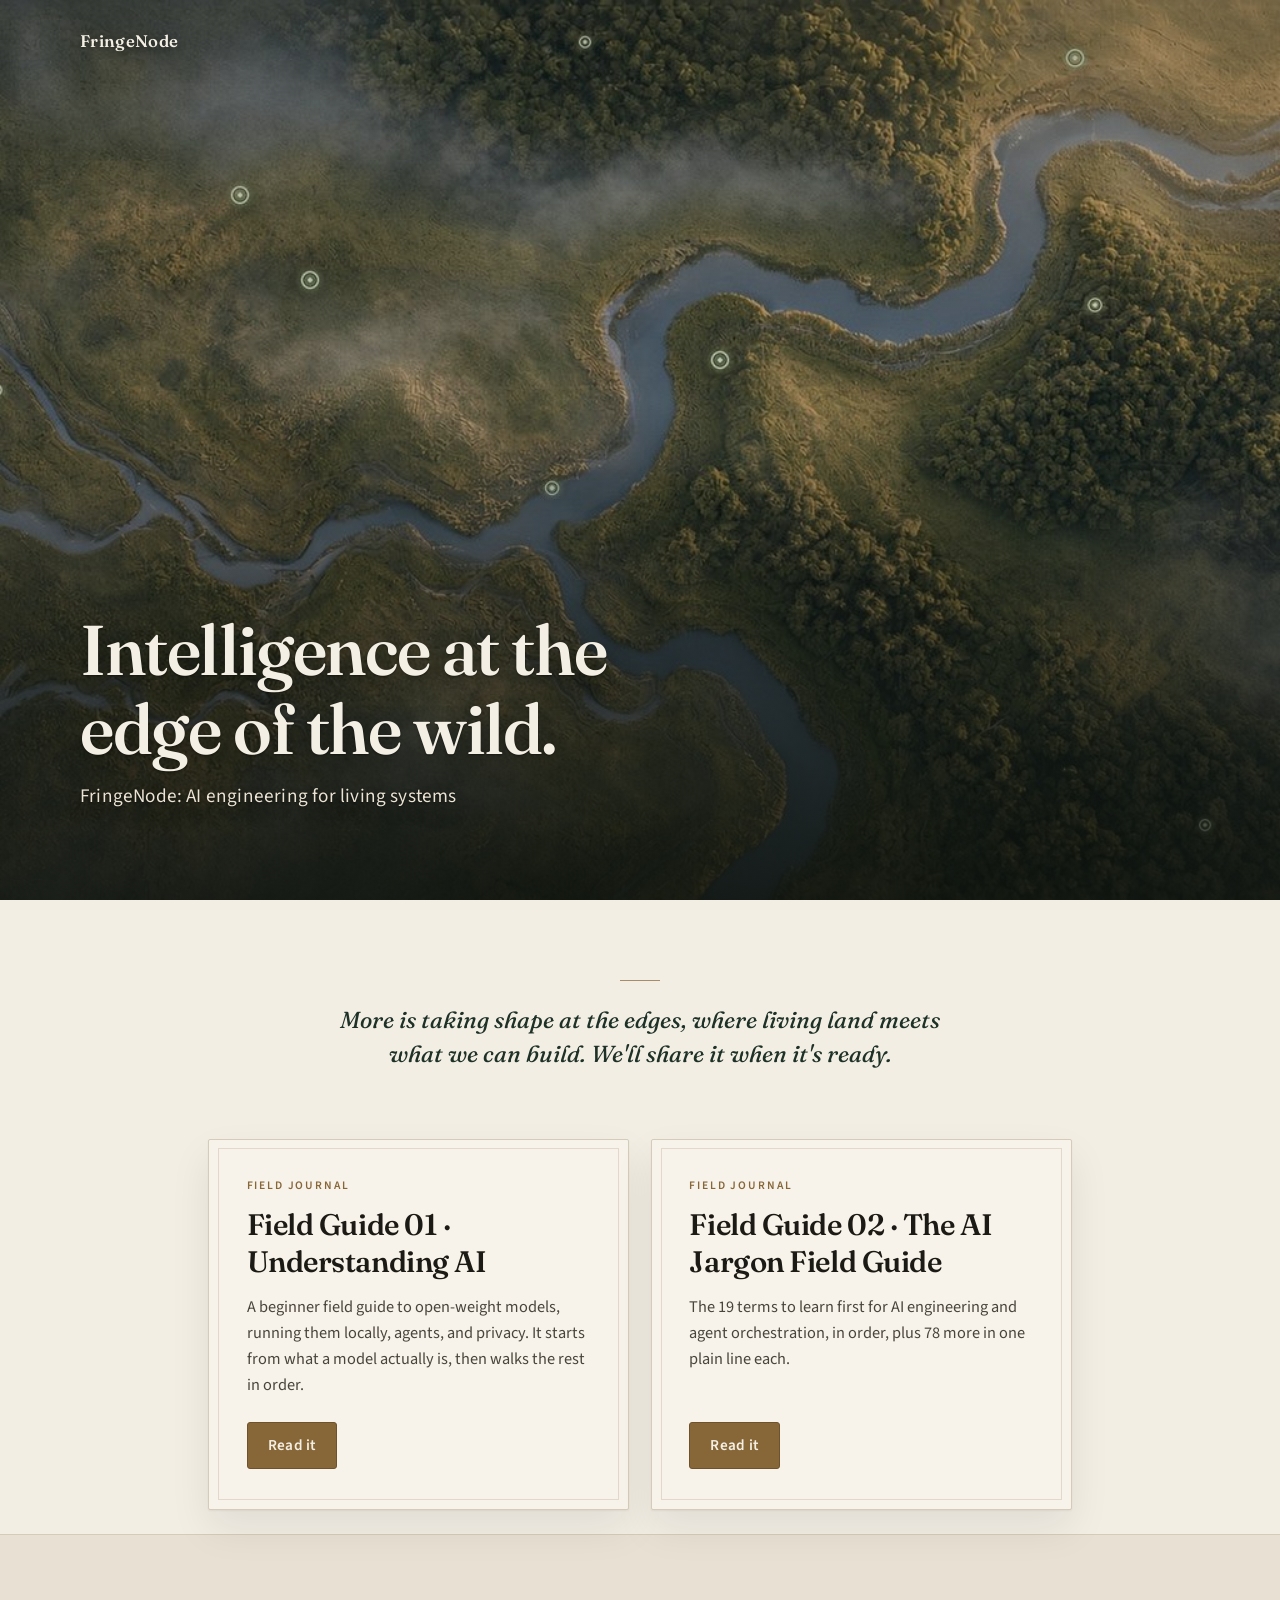
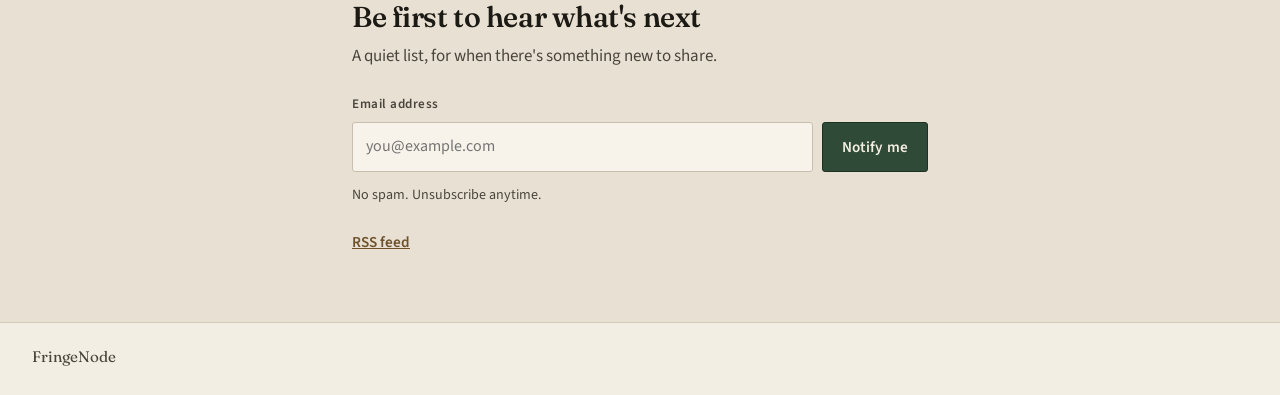
==== index.html @ 78580882 "Publish Field Guide 02 (AI Jargon), landing cards, feed, and new Understanding AI art Co-authored-by" ====
<!DOCTYPE html>
<html lang="en">
<head>
<meta charset="utf-8">
<meta name="viewport" content="width=device-width, initial-scale=1">
<title>FringeNode · Intelligence at the edge of the wild</title>
<meta name="description" content="FringeNode is AI engineering for living systems. Field Guide 01, Understanding AI, and Field Guide 02, The AI Jargon Field Guide, are out now.">
<link rel="canonical" href="https://fringenode-ai.github.io/">
<link rel="icon" href="favicon.svg" type="image/svg+xml">
<link rel="icon" href="favicon-32.png" type="image/png" sizes="32x32">
<meta property="og:type" content="website">
<meta property="og:site_name" content="FringeNode">
<meta property="og:title" content="FringeNode · Intelligence at the edge of the wild">
<meta property="og:description" content="FringeNode is AI engineering for living systems. Field Guide 01, Understanding AI, and Field Guide 02, The AI Jargon Field Guide, are out now.">
<meta property="og:url" content="https://fringenode-ai.github.io/">
<meta property="og:image" content="https://fringenode-ai.github.io/og-cover-1200x630.jpg">
<meta property="og:image:width" content="1200">
<meta property="og:image:height" content="630">
<meta name="twitter:card" content="summary_large_image">
<meta name="twitter:title" content="FringeNode · Intelligence at the edge of the wild">
<meta name="twitter:description" content="FringeNode is AI engineering for living systems. Field Guide 01, Understanding AI, and Field Guide 02, The AI Jargon Field Guide, are out now.">
<meta name="twitter:image" content="https://fringenode-ai.github.io/og-cover-1200x630.jpg">
<meta name="theme-color" content="#243328">
<link rel="alternate" type="application/rss+xml" title="FringeNode" href="https://fringenode-ai.github.io/feed.xml">
<link rel="stylesheet" href="home.css">
</head>
<body>
<a class="skip" href="#content">Skip to content</a>

<header class="hero">
  <picture>
    <source media="(max-width: 639px)" srcset="hero-aerial-phone.jpg" width="900" height="1948">
    <img
      src="hero-aerial.jpg"
      srcset="hero-aerial-960.jpg 960w, hero-aerial.jpg 1280w"
      sizes="100vw"
      alt="Aerial view of a misty wetland, rivers winding through marsh grass and forest, with faint sage sensor nodes across the habitats."
      width="1280"
      height="720"
      fetchpriority="high"
      decoding="async">
  </picture>
  <div class="hero-scrim" aria-hidden="true"></div>
  <a class="wordmark" href="./">FringeNode</a>
  <div class="hero-copy">
    <h1>Intelligence at the <span class="break">edge of the wild.</span></h1>
    <p class="tagline">FringeNode: AI engineering for living systems</p>
  </div>
</header>

<main id="content">
  <section class="signal" aria-label="Introduction">
    <p>More is taking shape at the edges, where living land meets what we can build. We'll share it when it's ready.</p>
  </section>

  <section class="journal" aria-label="Field guides">
    <div class="journal-grid">
      <article class="entry">
        <p class="entry-kicker">Field journal</p>
        <h2>Field Guide 01 · Understanding AI</h2>
        <p class="entry-blurb">A beginner field guide to open-weight models, running them locally, agents, and privacy. It starts from what a model actually is, then walks the rest in order.</p>
        <a class="btn" href="understanding-ai/">Read it</a>
      </article>
      <article class="entry">
        <p class="entry-kicker">Field journal</p>
        <h2>Field Guide 02 · The AI Jargon Field Guide</h2>
        <p class="entry-blurb">The 19 terms to learn first for AI engineering and agent orchestration, in order, plus 78 more in one plain line each.</p>
        <a class="btn" href="ai-jargon-field-guide/">Read it</a>
      </article>
    </div>
  </section>


  <section class="follow" id="follow">
    <h2>Be first to hear what's next</h2>
    <p class="follow-lead">A quiet list, for when there's something new to share.</p>

    <form class="signup" action="https://buttondown.com/api/emails/embed-subscribe/fringenode" method="post" target="_blank" rel="noopener noreferrer">
      <label for="email">Email address</label>
      <div class="signup-row">
        <input type="email" id="email" name="email" placeholder="you@example.com" autocomplete="email" required aria-describedby="signup-privacy">
        <button type="submit">Notify me</button>
      </div>
      <input type="hidden" value="1" name="embed">
      <p class="signup-note" id="signup-privacy">No spam. Unsubscribe anytime.</p>
    </form>

    <p class="rss"><a href="feed.xml">RSS feed</a></p>
  </section>
</main>

<footer class="footer">
  <p>FringeNode</p>
</footer>
</body>
</html>
---- home.css ----
/* FringeNode landing page. Alive and natural — not the study-guide abyss look. */
:root {
  --paper: #f3eee4;
  --paper-raised: #f8f3ea;
  --paper-deep: #e8e0d2;
  --ink: #1c1a14;
  --ink-soft: #4a453c;
  --moss: #2f4a36;
  --moss-deep: #1e3126;
  --bronze: #876638;
  --bronze-deep: #6f522c;
  --bronze-light: #c4a066;
  --cream: #f4efe4;
  --rule: #d4cbb8;
  --hero-ink: #f4efe4;
  --focus: #876638;
  --shadow: 0 1px 2px rgba(28, 26, 20, 0.06), 0 18px 40px rgba(28, 26, 20, 0.08);
}

@font-face {
  font-family: "Fraunces";
  src: url("fonts/fraunces.woff2") format("woff2");
  font-weight: 100 900;
  font-style: normal;
  font-display: swap;
}
@font-face {
  font-family: "Fraunces";
  src: url("fonts/fraunces-italic.woff2") format("woff2");
  font-weight: 100 900;
  font-style: italic;
  font-display: swap;
}
@font-face {
  font-family: "Source Sans 3";
  src: url("fonts/source-sans-3.woff2") format("woff2");
  font-weight: 200 900;
  font-style: normal;
  font-display: swap;
}

*, *::before, *::after { box-sizing: border-box; }

html {
  -webkit-text-size-adjust: 100%;
  scroll-behavior: smooth;
}

body {
  margin: 0;
  font-family: "Source Sans 3", "Source Sans Pro", system-ui, sans-serif;
  font-weight: 400;
  font-size: 1.0625rem;
  line-height: 1.6;
  color: var(--ink);
  background: var(--paper);
}

@media (prefers-reduced-motion: reduce) {
  html { scroll-behavior: auto; }
}

::selection {
  background: rgba(135, 102, 56, 0.28);
  color: var(--ink);
}

.skip {
  position: absolute;
  left: 0.75rem;
  top: -3rem;
  z-index: 10;
  padding: 0.5rem 0.8rem;
  background: var(--paper);
  color: var(--ink);
  text-decoration: none;
  border-radius: 4px;
}
.skip:focus {
  top: 0.75rem;
}

a { color: var(--bronze-deep); }
a:hover { color: var(--moss); }
:focus-visible {
  outline: 2px solid var(--focus);
  outline-offset: 3px;
}

/* ----- Hero ----- */
.hero {
  position: relative;
  display: flex;
  align-items: flex-end;
  min-height: 100vh;
  min-height: 100svh;
  color: var(--hero-ink);
  overflow: hidden;
}

.hero picture {
  display: contents;
}

.hero img {
  position: absolute;
  inset: 0;
  width: 100%;
  height: 100%;
  object-fit: cover;
  object-position: 50% 45%;
}

.hero-scrim {
  position: absolute;
  inset: 0;
  background:
    linear-gradient(
      to top,
      rgba(14, 18, 12, 0.82) 0%,
      rgba(14, 18, 12, 0.52) 28%,
      rgba(14, 18, 12, 0.18) 55%,
      rgba(14, 18, 12, 0.28) 100%
    );
  pointer-events: none;
}

.wordmark {
  position: absolute;
  top: 0;
  left: 0;
  z-index: 2;
  padding: 1.35rem 1.4rem;
  font-family: "Fraunces", Georgia, "Times New Roman", serif;
  font-weight: 560;
  font-size: 1.05rem;
  letter-spacing: 0.02em;
  color: var(--hero-ink);
  text-decoration: none;
  text-shadow: 0 1px 8px rgba(0, 0, 0, 0.35);
}
.wordmark:hover { color: var(--hero-ink); }

.hero-copy {
  position: relative;
  z-index: 1;
  width: 100%;
  max-width: 40rem;
  padding: 0 1.4rem 3.25rem;
  text-shadow: 0 1px 2px rgba(0, 0, 0, 0.4), 0 10px 28px rgba(0, 0, 0, 0.28);
}

.hero h1 {
  margin: 0 0 0.8rem;
  font-family: "Fraunces", Georgia, "Times New Roman", serif;
  font-optical-sizing: auto;
  font-weight: 560;
  font-size: clamp(2.15rem, 7.2vw, 4.4rem);
  line-height: 1.12;
  letter-spacing: -0.02em;
  color: var(--hero-ink);
}

.hero h1 .break { display: block; }

.hero .tagline {
  margin: 0;
  font-size: clamp(0.98rem, 2.2vw, 1.2rem);
  font-weight: 400;
  letter-spacing: 0.01em;
  color: #ebe3d4;
}

/* ----- Signal ----- */
.signal {
  padding: 3.5rem 1.4rem 2.5rem;
}

.signal p {
  margin: 0 auto;
  max-width: 40rem;
  font-family: "Fraunces", Georgia, "Times New Roman", serif;
  font-style: italic;
  font-weight: 450;
  font-size: clamp(1.15rem, 2.6vw, 1.45rem);
  line-height: 1.45;
  color: var(--moss-deep);
  text-align: center;
}

.signal p::before {
  content: "";
  display: block;
  width: 2.5rem;
  height: 1px;
  margin: 0 auto 1.4rem;
  background: var(--bronze);
  opacity: 0.7;
}

/* ----- Field journal cards ----- */
.journal {
  padding: 1rem 1.25rem 1.25rem;
}

.journal-grid {
  display: grid;
  grid-template-columns: 1fr;
  gap: 1.15rem;
  max-width: 36rem;
  margin: 0 auto;
}

.entry {
  position: relative;
  max-width: 36rem;
  margin: 0 auto;
  padding: 1.85rem 1.5rem 2rem;
  background: var(--paper-raised);
  border: 1px solid var(--rule);
  box-shadow: var(--shadow);
  border-radius: 2px;
}

.journal-grid .entry {
  margin: 0;
  max-width: none;
  display: flex;
  flex-direction: column;
  height: 100%;
}

.journal-grid .entry .btn {
  margin-top: auto;
  align-self: flex-start;
}

.entry::before {
  content: "";
  position: absolute;
  top: 0.55rem;
  left: 0.55rem;
  right: 0.55rem;
  bottom: 0.55rem;
  border: 1px solid rgba(135, 102, 56, 0.18);
  pointer-events: none;
}

.entry-kicker {
  margin: 0 0 0.65rem;
  font-size: 0.72rem;
  font-weight: 600;
  letter-spacing: 0.16em;
  text-transform: uppercase;
  color: var(--bronze);
}

.entry h2 {
  margin: 0 0 0.85rem;
  font-family: "Fraunces", Georgia, "Times New Roman", serif;
  font-weight: 560;
  font-size: clamp(1.45rem, 3.4vw, 1.85rem);
  line-height: 1.25;
  letter-spacing: -0.015em;
  color: var(--ink);
}

.entry-blurb {
  margin: 0 0 1.5rem;
  color: var(--ink-soft);
  font-size: 1.02rem;
  max-width: 36em;
}

.btn {
  display: inline-block;
  padding: 0.65rem 1.25rem;
  background: var(--bronze);
  color: var(--cream);
  text-decoration: none;
  font-weight: 600;
  font-size: 0.95rem;
  letter-spacing: 0.02em;
  border-radius: 3px;
  border: 1px solid var(--bronze-deep);
  transition: background 0.15s ease, color 0.15s ease;
}
.btn:hover {
  background: var(--moss);
  border-color: var(--moss-deep);
  color: var(--cream);
}


/* ----- Another project (quieter than the Field Guide card) ----- */
.also-wrap {
  padding: 0 1.25rem 3.75rem;
}

.also {
  display: block;
  max-width: 36rem;
  margin: 0 auto;
  padding: 1.05rem 1.25rem 1.15rem;
  color: inherit;
  text-decoration: none;
  border: 1px solid var(--rule);
  border-radius: 2px;
  background: transparent;
}

.also:hover {
  color: inherit;
  border-color: var(--bronze);
}

.also-kicker {
  display: block;
  margin: 0 0 0.3rem;
  font-size: 0.72rem;
  font-weight: 600;
  letter-spacing: 0.16em;
  text-transform: uppercase;
  color: var(--bronze-deep);
}

.also-title {
  display: block;
  font-family: "Fraunces", Georgia, "Times New Roman", serif;
  font-weight: 560;
  font-size: 1.15rem;
  line-height: 1.3;
  letter-spacing: -0.01em;
  color: var(--ink);
}

.also:hover .also-title {
  color: var(--moss);
}

.also-blurb {
  display: block;
  margin: 0.25rem 0 0;
  font-size: 1rem;
  line-height: 1.45;
  color: var(--ink-soft);
}

/* ----- Follow ----- */
.follow {
  padding: 3rem 1.4rem 3.25rem;
  background: var(--paper-deep);
  border-top: 1px solid var(--rule);
}

.follow h2 {
  margin: 0 auto 0.5rem;
  max-width: 36rem;
  font-family: "Fraunces", Georgia, "Times New Roman", serif;
  font-weight: 560;
  font-size: clamp(1.4rem, 3vw, 1.8rem);
  letter-spacing: -0.015em;
  line-height: 1.25;
}

.follow-lead {
  margin: 0 auto 1.5rem;
  max-width: 36rem;
  color: var(--ink-soft);
}

.signup {
  max-width: 36rem;
  margin: 0 auto;
}

.signup label {
  display: block;
  margin-bottom: 0.4rem;
  font-size: 0.82rem;
  font-weight: 600;
  letter-spacing: 0.04em;
  color: var(--ink-soft);
}

.signup-row {
  display: flex;
  flex-direction: column;
  gap: 0.6rem;
}

.signup input[type="email"] {
  width: 100%;
  padding: 0.7rem 0.8rem;
  border: 1px solid #c9bfae;
  border-radius: 3px;
  background: var(--paper-raised);
  color: var(--ink);
  font: inherit;
  font-size: 1rem;
}
.signup input[type="email"]:focus {
  outline: 2px solid var(--focus);
  outline-offset: 0;
  border-color: var(--bronze);
}

.signup button {
  padding: 0.7rem 1.15rem;
  background: var(--moss);
  color: var(--cream);
  border: 1px solid var(--moss-deep);
  border-radius: 3px;
  font: inherit;
  font-weight: 600;
  font-size: 0.95rem;
  letter-spacing: 0.02em;
  cursor: pointer;
  transition: background 0.15s ease, border-color 0.15s ease;
}
.signup button:hover {
  background: var(--moss-deep);
}
.signup button:focus {
  outline: 2px solid var(--focus);
  outline-offset: 2px;
}

.signup-note {
  margin: 0.75rem 0 0;
  font-size: 0.88rem;
  color: var(--ink-soft);
}

.rss {
  max-width: 36rem;
  margin: 1.5rem auto 0;
  font-size: 0.95rem;
}
.rss a { font-weight: 600; }

/* ----- Footer ----- */
.footer {
  padding: 1.35rem 1.4rem 1.6rem;
  border-top: 1px solid var(--rule);
  background: var(--paper);
}
.footer p {
  margin: 0;
  font-family: "Fraunces", Georgia, "Times New Roman", serif;
  font-size: 0.95rem;
  color: var(--ink-soft);
}

/* ----- Wider screens ----- */
@media (min-width: 640px) {
  .wordmark,
  .hero-copy { padding-left: 3rem; padding-right: 3rem; }
  .wordmark { padding-top: 1.75rem; }
  .hero-copy { padding-bottom: 4.5rem; max-width: 44rem; }
  .signal { padding: 5rem 2rem 3rem; }
  .journal { padding: 1.25rem 2rem 1.5rem; }
  .also-wrap { padding: 0 2rem 5rem; }
  .entry { padding: 2.35rem 2.35rem 2.5rem; }
  .journal-grid { max-width: 40rem; }
  .follow { padding: 4rem 2rem 4.25rem; }
  .signup-row {
    flex-direction: row;
    align-items: stretch;
  }
  .signup input[type="email"] { flex: 1; }
  .signup button { flex: 0 0 auto; }
  .footer { padding-left: 2rem; padding-right: 2rem; }
}

@media (min-width: 900px) {
  .journal-grid {
    max-width: 54rem;
    grid-template-columns: 1fr 1fr;
    gap: 1.35rem;
    align-items: stretch;
  }
}
@media (min-width: 1100px) {
  .wordmark,
  .hero-copy { padding-left: 5rem; padding-right: 5rem; }
  .hero-copy { max-width: 48rem; padding-bottom: 5.5rem; }
}
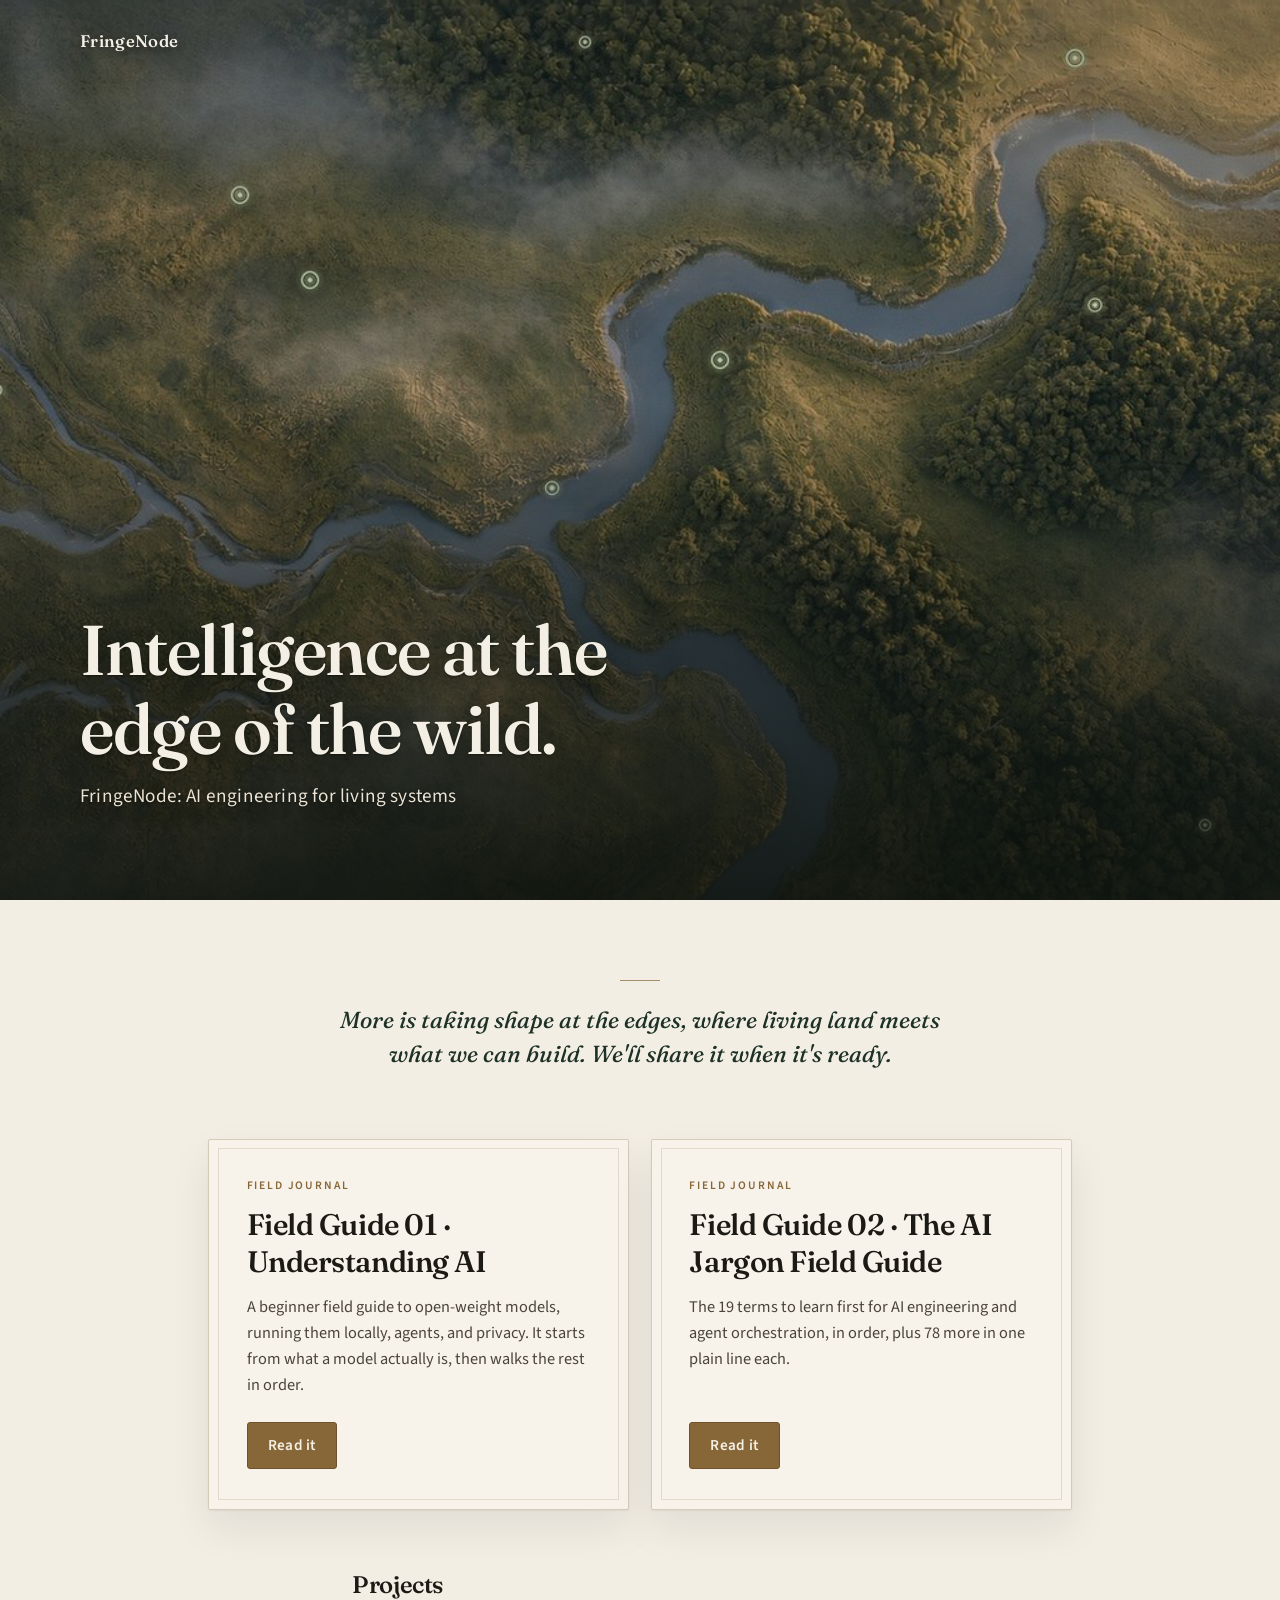
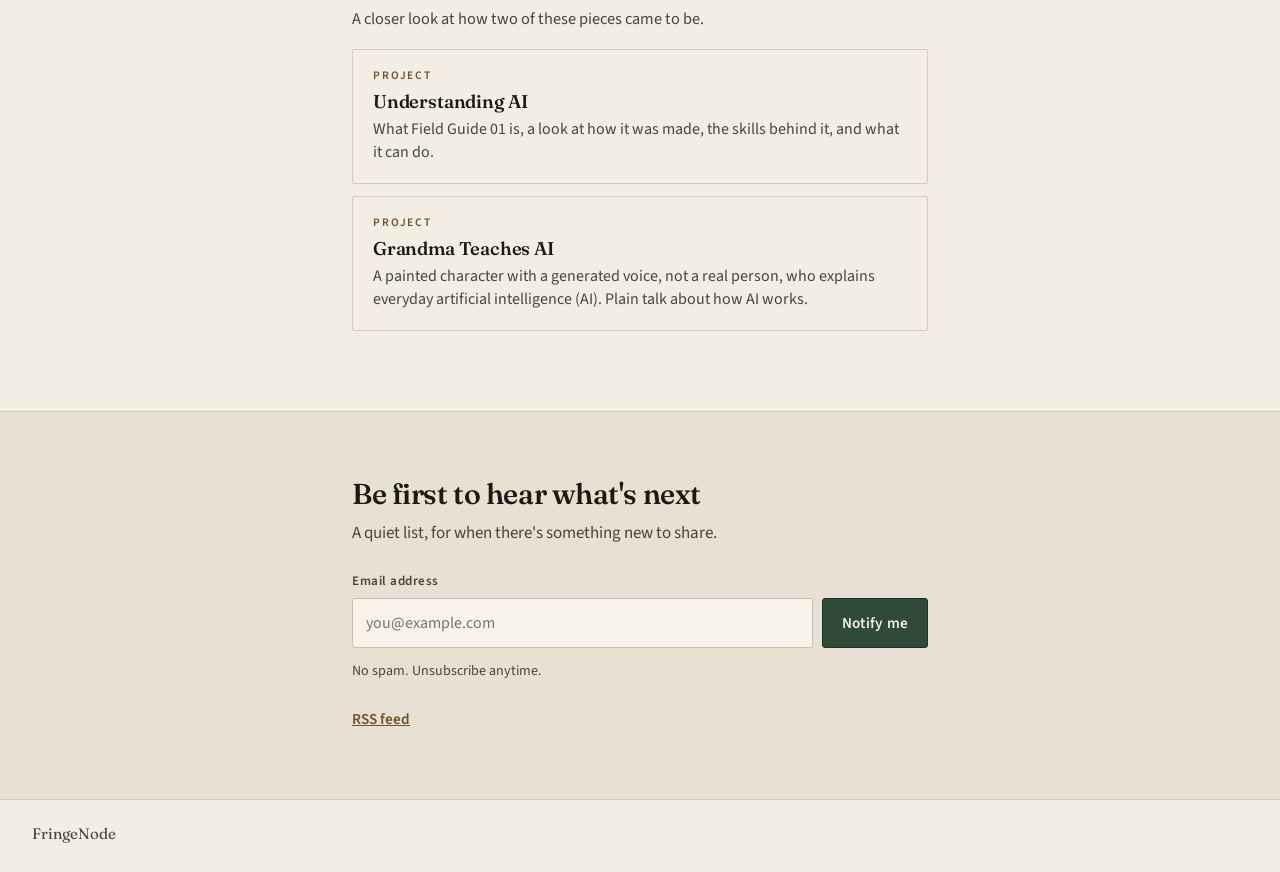
==== commit 5c5c5bb6: "Publish project pages (Understanding AI, Grandma Teaches AI), landing Projects section, GoatCounter " ====
--- a/index.html
+++ b/index.html
@@ -70,6 +70,24 @@
     </div>
   </section>
 
+  <section class="projects" aria-label="Projects">
+    <div class="projects-inner">
+      <h2>Projects</h2>
+      <p class="projects-lead">A closer look at how two of these pieces came to be.</p>
+      <div class="projects-list">
+        <a class="also" href="projects/understanding-ai/">
+          <span class="also-kicker">Project</span>
+          <span class="also-title">Understanding AI</span>
+          <span class="also-blurb">What Field Guide 01 is, a look at how it was made, the skills behind it, and what it can do.</span>
+        </a>
+        <a class="also" href="projects/grandma-teaches-ai/">
+          <span class="also-kicker">Project</span>
+          <span class="also-title">Grandma Teaches AI</span>
+          <span class="also-blurb">A painted character with a generated voice, not a real person, who explains everyday artificial intelligence (AI). Plain talk about how AI works.</span>
+        </a>
+      </div>
+    </div>
+  </section>
 
   <section class="follow" id="follow">
     <h2>Be first to hear what's next</h2>
@@ -92,5 +110,6 @@
 <footer class="footer">
   <p>FringeNode</p>
 </footer>
+<script data-goatcounter="https://fringenode.goatcounter.com/count" async src="//gc.zgo.at/count.js"></script>
 </body>
 </html>
--- a/home.css
+++ b/home.css
@@ -439,6 +439,39 @@
 }
 .rss a { font-weight: 600; }
 
+/* ----- Projects (quieter than the field-guide cards) ----- */
+.projects {
+  padding: 2rem 1.25rem 3.5rem;
+}
+.projects-inner {
+  max-width: 36rem;
+  margin: 0 auto;
+}
+.projects h2 {
+  margin: 0 0 0.4rem;
+  font-family: "Fraunces", Georgia, "Times New Roman", serif;
+  font-weight: 560;
+  font-size: clamp(1.25rem, 2.8vw, 1.5rem);
+  letter-spacing: -0.015em;
+  line-height: 1.25;
+  color: var(--ink);
+}
+.projects-lead {
+  margin: 0 0 1.15rem;
+  color: var(--ink-soft);
+  font-size: 1.02rem;
+  line-height: 1.5;
+}
+.projects-list {
+  display: flex;
+  flex-direction: column;
+  gap: 0.75rem;
+}
+.projects .also {
+  margin: 0;
+  max-width: none;
+}
+
 /* ----- Footer ----- */
 .footer {
   padding: 1.35rem 1.4rem 1.6rem;
@@ -461,6 +494,7 @@
   .signal { padding: 5rem 2rem 3rem; }
   .journal { padding: 1.25rem 2rem 1.5rem; }
   .also-wrap { padding: 0 2rem 5rem; }
+  .projects { padding: 2.25rem 2rem 5rem; }
   .entry { padding: 2.35rem 2.35rem 2.5rem; }
   .journal-grid { max-width: 40rem; }
   .follow { padding: 4rem 2rem 4.25rem; }
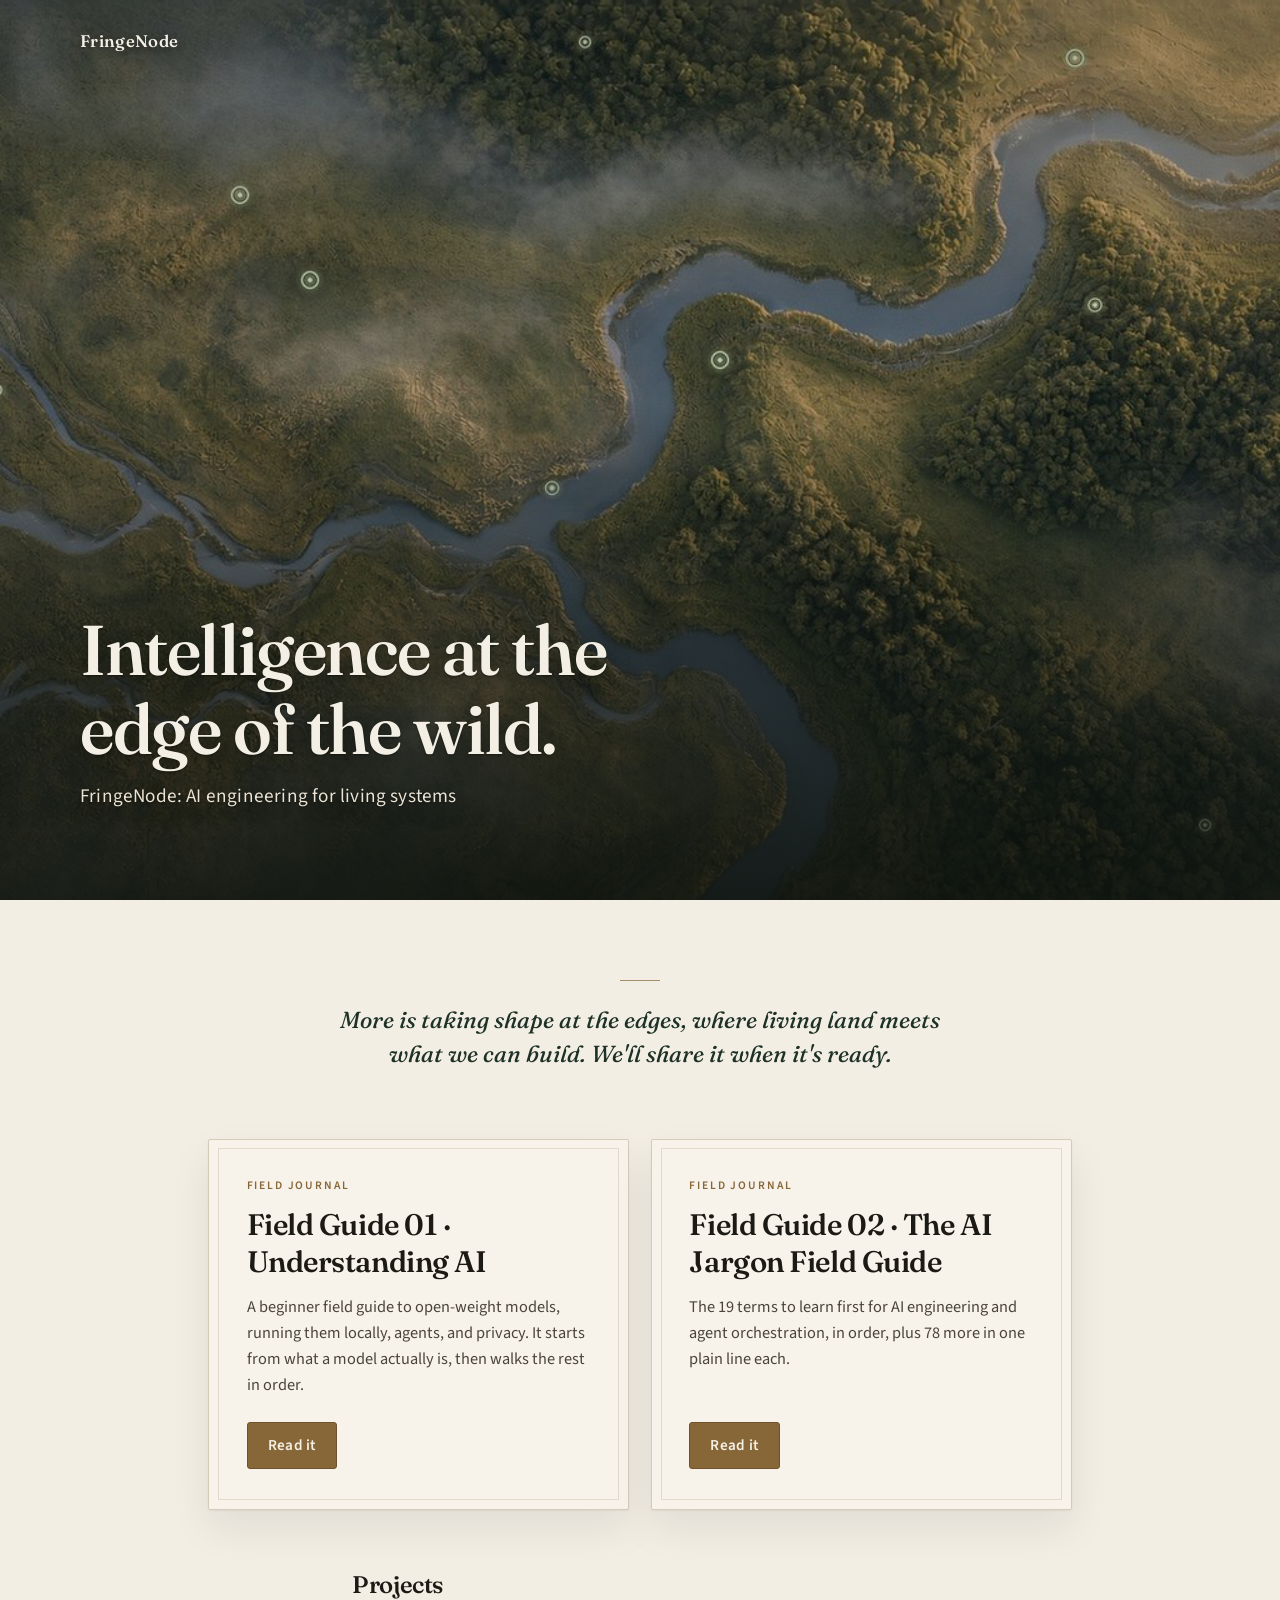
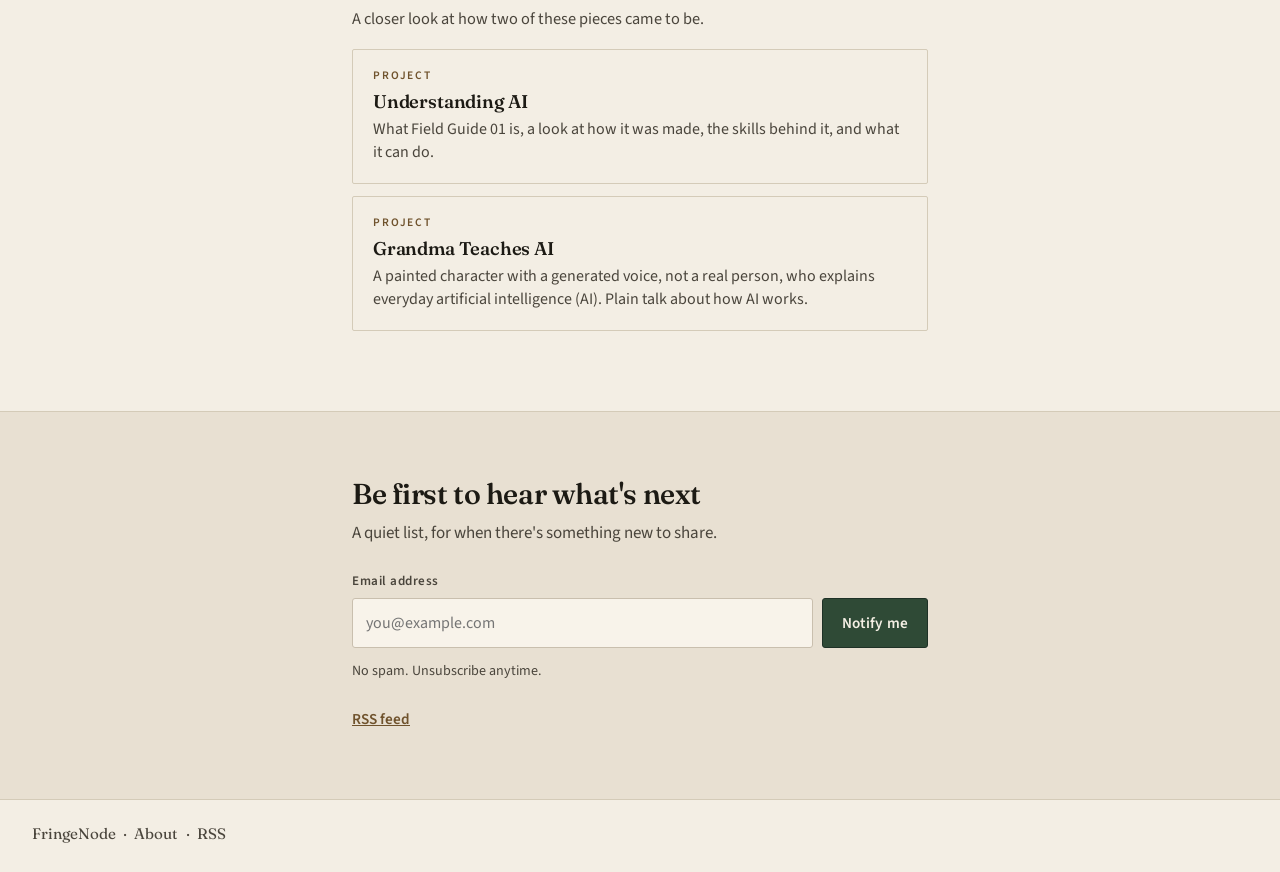
==== commit 54ede7a0: "Add About page, SEO tags, sitemap and robots, and skill explanations on project pages Co-authored-by" ====
--- a/index.html
+++ b/index.html
@@ -23,6 +23,25 @@
 <meta name="theme-color" content="#243328">
 <link rel="alternate" type="application/rss+xml" title="FringeNode" href="https://fringenode-ai.github.io/feed.xml">
 <link rel="stylesheet" href="home.css">
+<meta property="og:image:alt" content="Aerial view of a misty wetland with winding rivers. The words FringeNode and Intelligence at the edge of the wild, with the line FringeNode: AI engineering for living systems.">
+<meta property="og:image:type" content="image/jpeg">
+<meta property="og:locale" content="en_US">
+<meta name="twitter:image:alt" content="Aerial view of a misty wetland with winding rivers. The words FringeNode and Intelligence at the edge of the wild, with the line FringeNode: AI engineering for living systems.">
+<script type="application/ld+json">
+{
+  "@context": "https://schema.org",
+  "@type": "WebSite",
+  "name": "FringeNode",
+  "url": "https://fringenode-ai.github.io/",
+  "description": "FringeNode is AI engineering for living systems. Field Guide 01, Understanding AI, and Field Guide 02, The AI Jargon Field Guide, are out now.",
+  "inLanguage": "en",
+  "publisher": {
+    "@type": "Organization",
+    "name": "FringeNode",
+    "url": "https://fringenode-ai.github.io/"
+  }
+}
+</script>
 </head>
 <body>
 <a class="skip" href="#content">Skip to content</a>
@@ -108,7 +127,7 @@
 </main>
 
 <footer class="footer">
-  <p>FringeNode</p>
+  <p><a href="./">FringeNode</a><span class="sep" aria-hidden="true">·</span><a href="about/">About</a><span class="sep" aria-hidden="true">·</span><a href="feed.xml">RSS</a></p>
 </footer>
 <script data-goatcounter="https://fringenode.goatcounter.com/count" async src="//gc.zgo.at/count.js"></script>
 </body>
--- a/home.css
+++ b/home.css
@@ -520,3 +520,17 @@
   .hero-copy { padding-left: 5rem; padding-right: 5rem; }
   .hero-copy { max-width: 48rem; padding-bottom: 5.5rem; }
 }
+
+/* Footer nav links (About, RSS) added in the polish pass */
+.footer a {
+  color: inherit;
+  text-decoration: none;
+}
+.footer a:hover { color: var(--moss); }
+.footer .sep {
+  padding: 0 0.45rem;
+  color: var(--ink-soft);
+}
+.footer [aria-current="page"] {
+  color: var(--ink);
+}
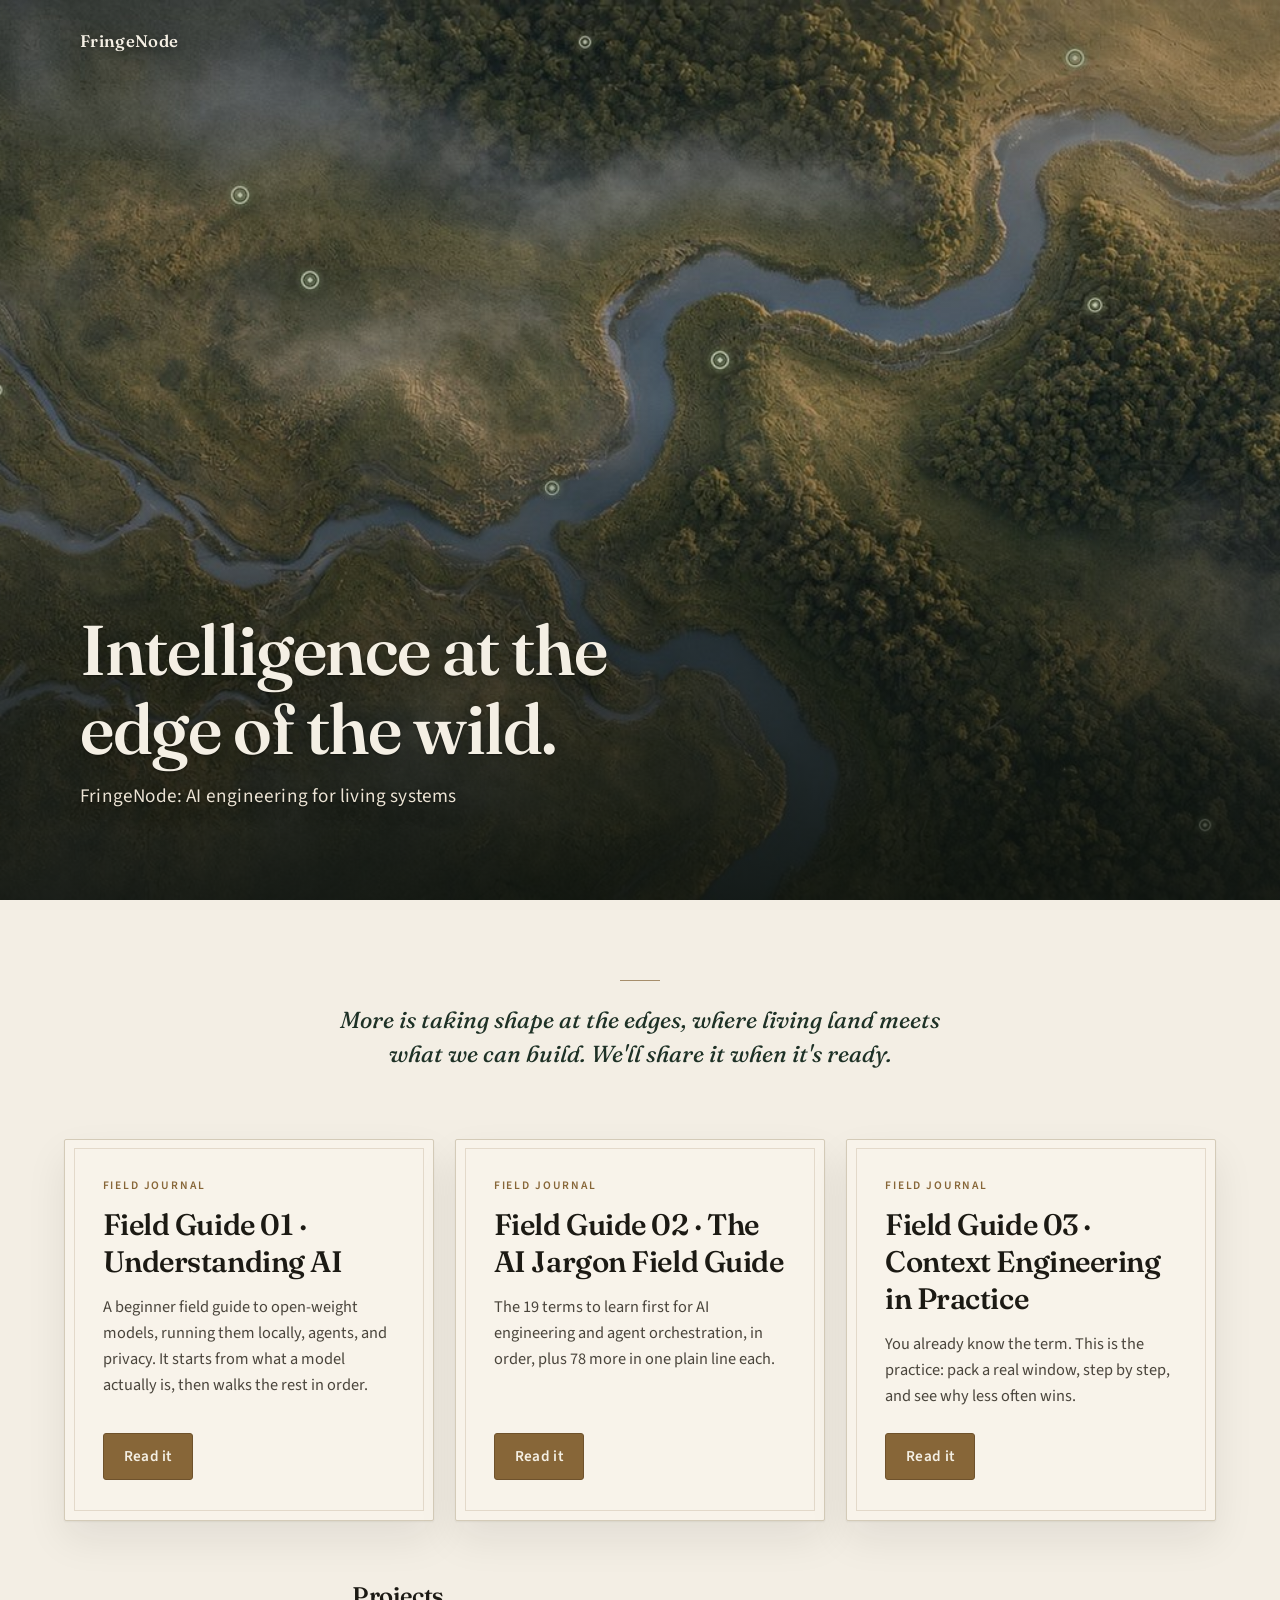
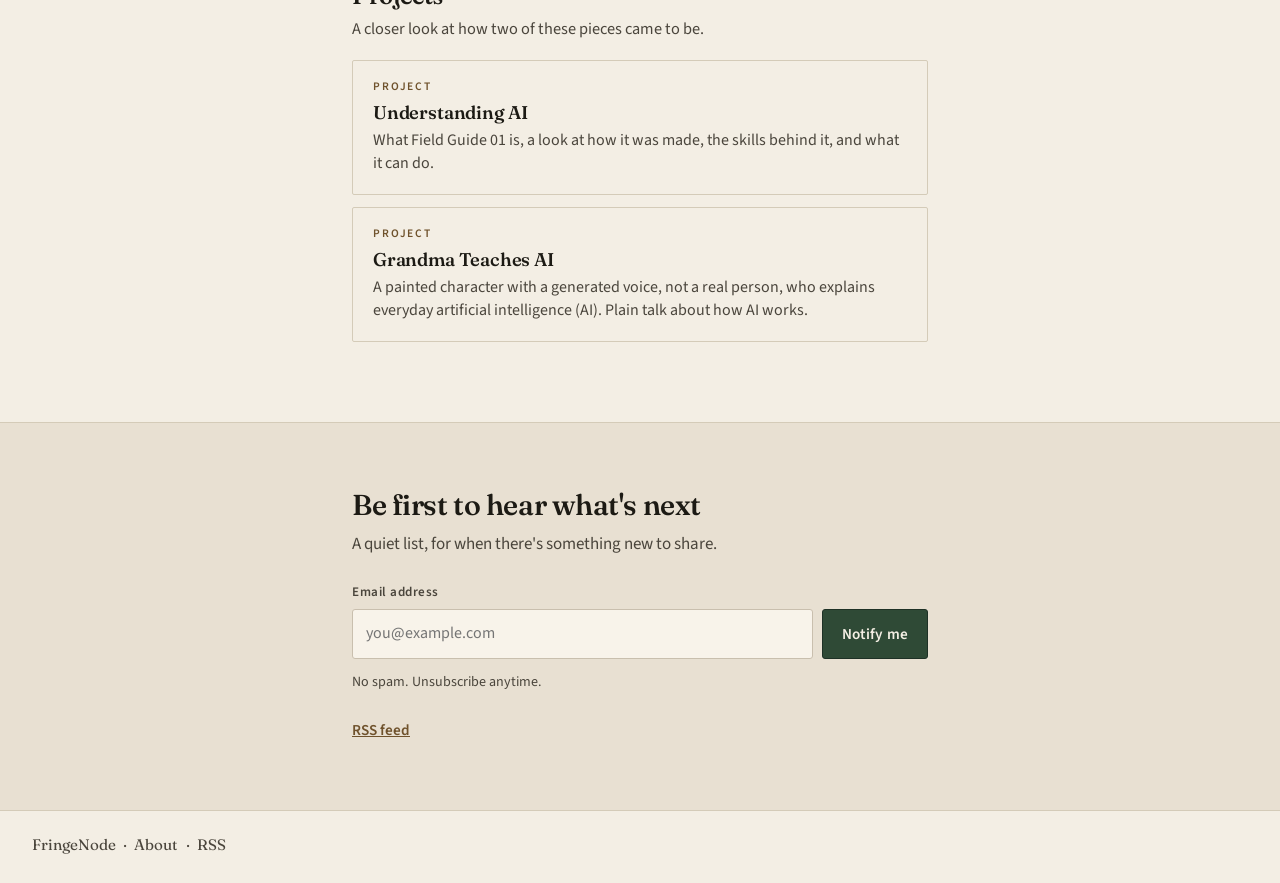
==== commit b7fdaa45: "Publish Field Guide 03: Context Engineering in Practice Co-authored-by: fringenode-ai <fringenode-ai" ====
--- a/index.html
+++ b/index.html
@@ -4,21 +4,21 @@
 <meta charset="utf-8">
 <meta name="viewport" content="width=device-width, initial-scale=1">
 <title>FringeNode · Intelligence at the edge of the wild</title>
-<meta name="description" content="FringeNode is AI engineering for living systems. Field Guide 01, Understanding AI, and Field Guide 02, The AI Jargon Field Guide, are out now.">
+<meta name="description" content="FringeNode is AI engineering for living systems. Field Guides 01, 02, and 03 are out now: Understanding AI, The AI Jargon Field Guide, and Context Engineering in Practice.">
 <link rel="canonical" href="https://fringenode-ai.github.io/">
 <link rel="icon" href="favicon.svg" type="image/svg+xml">
 <link rel="icon" href="favicon-32.png" type="image/png" sizes="32x32">
 <meta property="og:type" content="website">
 <meta property="og:site_name" content="FringeNode">
 <meta property="og:title" content="FringeNode · Intelligence at the edge of the wild">
-<meta property="og:description" content="FringeNode is AI engineering for living systems. Field Guide 01, Understanding AI, and Field Guide 02, The AI Jargon Field Guide, are out now.">
+<meta property="og:description" content="FringeNode is AI engineering for living systems. Field Guides 01, 02, and 03 are out now: Understanding AI, The AI Jargon Field Guide, and Context Engineering in Practice.">
 <meta property="og:url" content="https://fringenode-ai.github.io/">
 <meta property="og:image" content="https://fringenode-ai.github.io/og-cover-1200x630.jpg">
 <meta property="og:image:width" content="1200">
 <meta property="og:image:height" content="630">
 <meta name="twitter:card" content="summary_large_image">
 <meta name="twitter:title" content="FringeNode · Intelligence at the edge of the wild">
-<meta name="twitter:description" content="FringeNode is AI engineering for living systems. Field Guide 01, Understanding AI, and Field Guide 02, The AI Jargon Field Guide, are out now.">
+<meta name="twitter:description" content="FringeNode is AI engineering for living systems. Field Guides 01, 02, and 03 are out now: Understanding AI, The AI Jargon Field Guide, and Context Engineering in Practice.">
 <meta name="twitter:image" content="https://fringenode-ai.github.io/og-cover-1200x630.jpg">
 <meta name="theme-color" content="#243328">
 <link rel="alternate" type="application/rss+xml" title="FringeNode" href="https://fringenode-ai.github.io/feed.xml">
@@ -33,7 +33,7 @@
   "@type": "WebSite",
   "name": "FringeNode",
   "url": "https://fringenode-ai.github.io/",
-  "description": "FringeNode is AI engineering for living systems. Field Guide 01, Understanding AI, and Field Guide 02, The AI Jargon Field Guide, are out now.",
+  "description": "FringeNode is AI engineering for living systems. Field Guides 01, 02, and 03 are out now: Understanding AI, The AI Jargon Field Guide, and Context Engineering in Practice.",
   "inLanguage": "en",
   "publisher": {
     "@type": "Organization",
@@ -86,6 +86,12 @@
         <p class="entry-blurb">The 19 terms to learn first for AI engineering and agent orchestration, in order, plus 78 more in one plain line each.</p>
         <a class="btn" href="ai-jargon-field-guide/">Read it</a>
       </article>
+      <article class="entry">
+        <p class="entry-kicker">Field journal</p>
+        <h2>Field Guide 03 · Context Engineering in Practice</h2>
+        <p class="entry-blurb">You already know the term. This is the practice: pack a real window, step by step, and see why less often wins.</p>
+        <a class="btn" href="context-engineering-in-practice/">Read it</a>
+      </article>
     </div>
   </section>
 
--- a/home.css
+++ b/home.css
@@ -534,3 +534,11 @@
 .footer [aria-current="page"] {
   color: var(--ink);
 }
+
+/* FG03: three field-guide cards at wide desktop */
+@media (min-width: 1100px) {
+  .journal-grid {
+    max-width: 72rem;
+    grid-template-columns: 1fr 1fr 1fr;
+  }
+}
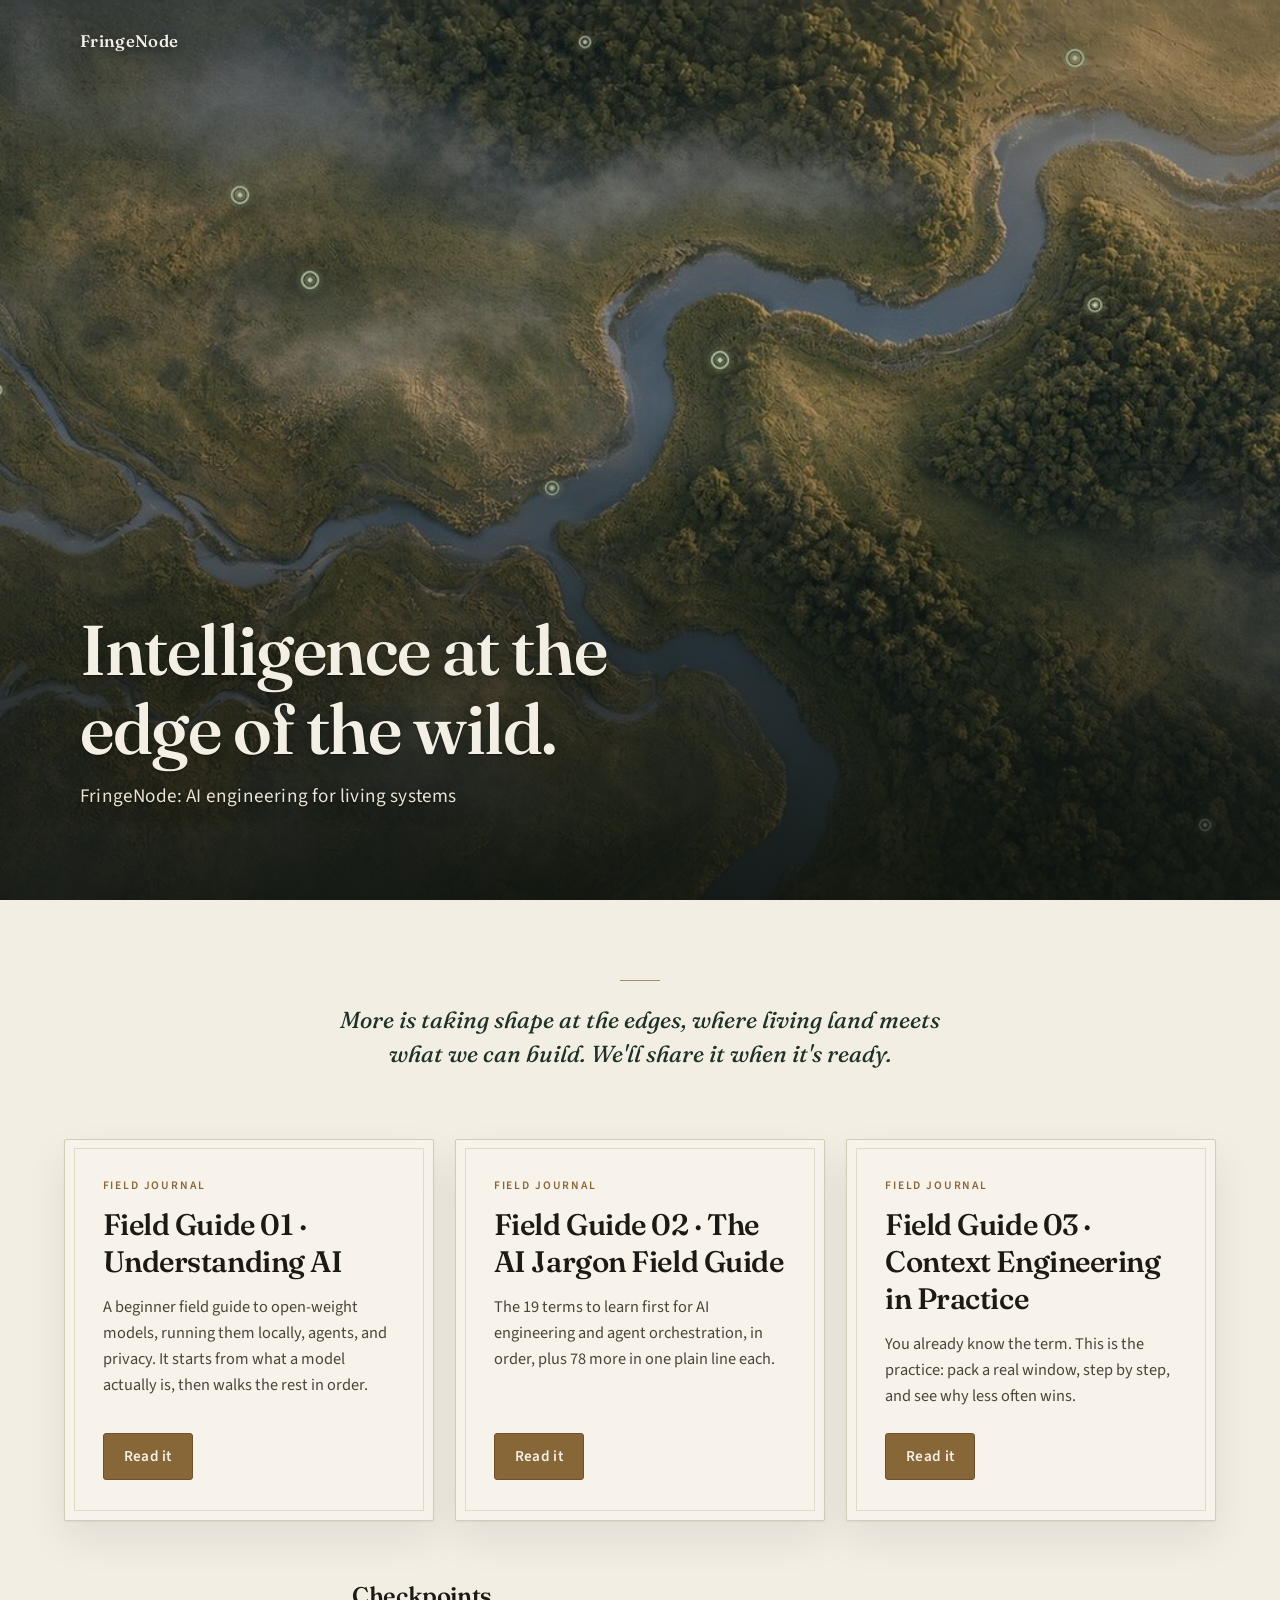
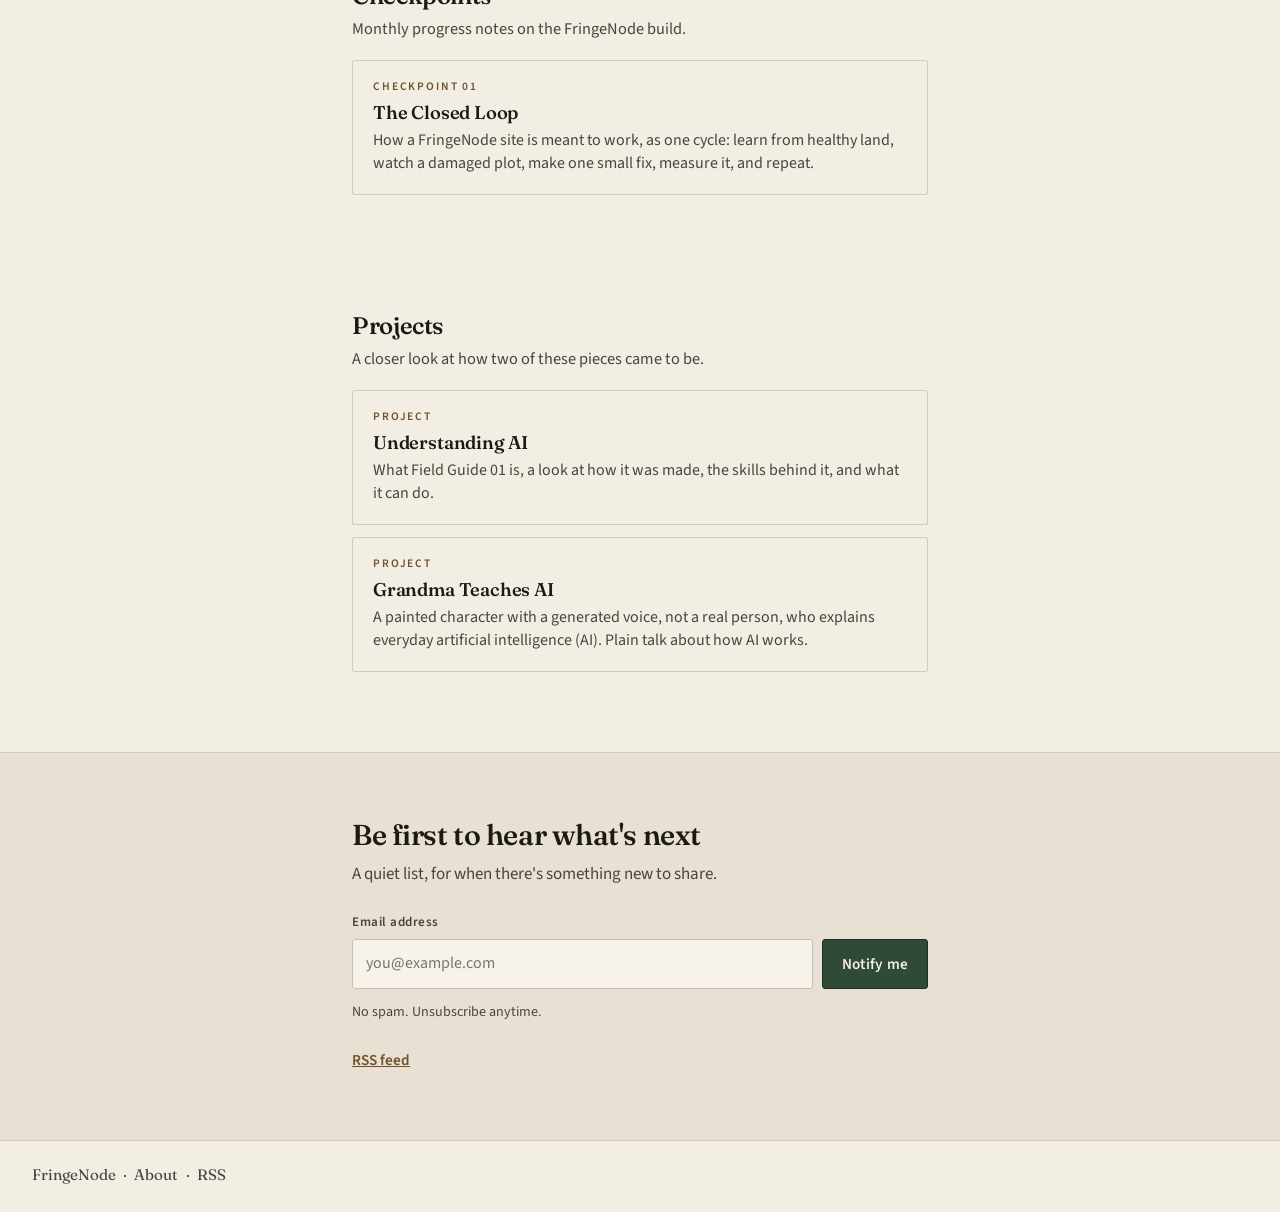
==== commit 52f140a6: "Publish Checkpoint 01: The Closed Loop Co-authored-by: fringenode-ai <fringenode-ai@users.noreply.gi" ====
--- a/index.html
+++ b/index.html
@@ -95,6 +95,20 @@
     </div>
   </section>
 
+  <section class="projects" aria-label="Checkpoints">
+    <div class="projects-inner">
+      <h2>Checkpoints</h2>
+      <p class="projects-lead">Monthly progress notes on the FringeNode build.</p>
+      <div class="projects-list">
+        <a class="also" href="the-closed-loop/">
+          <span class="also-kicker">Checkpoint 01</span>
+          <span class="also-title">The Closed Loop</span>
+          <span class="also-blurb">How a FringeNode site is meant to work, as one cycle: learn from healthy land, watch a damaged plot, make one small fix, measure it, and repeat.</span>
+        </a>
+      </div>
+    </div>
+  </section>
+
   <section class="projects" aria-label="Projects">
     <div class="projects-inner">
       <h2>Projects</h2>
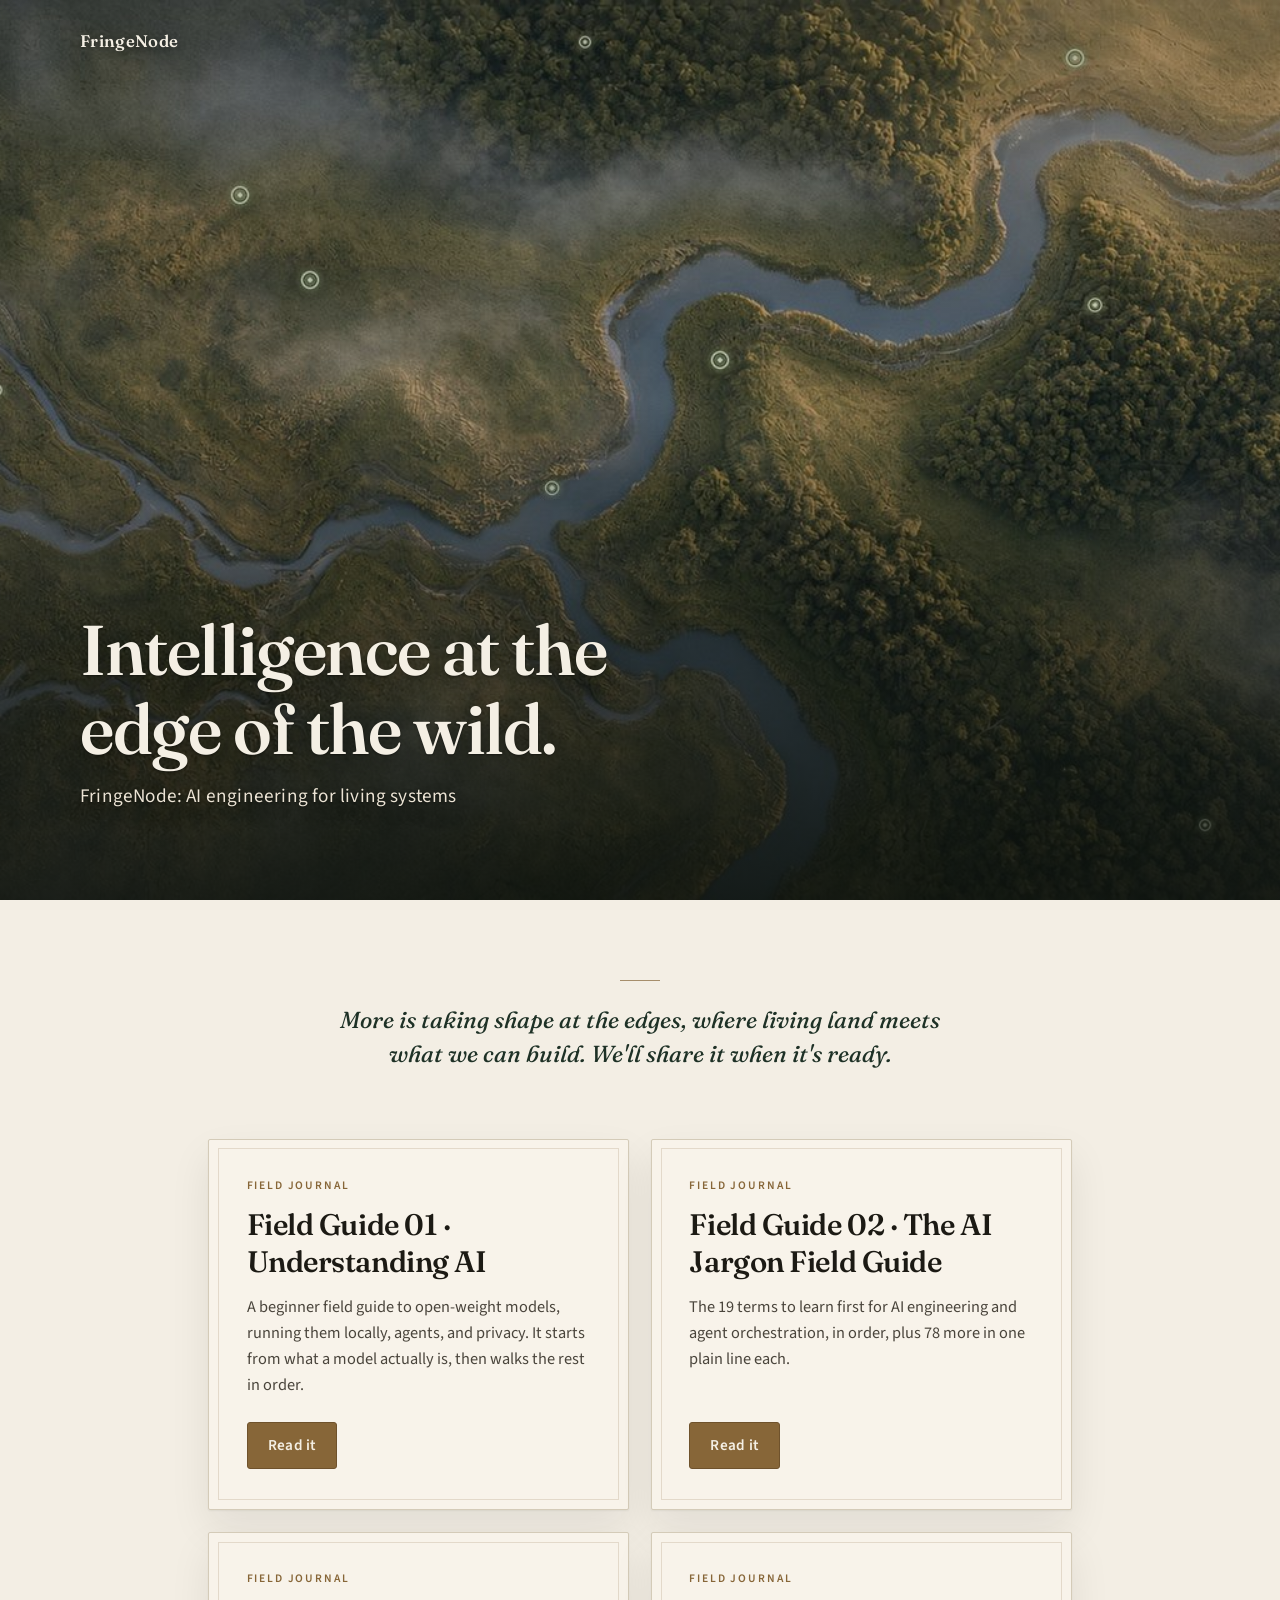
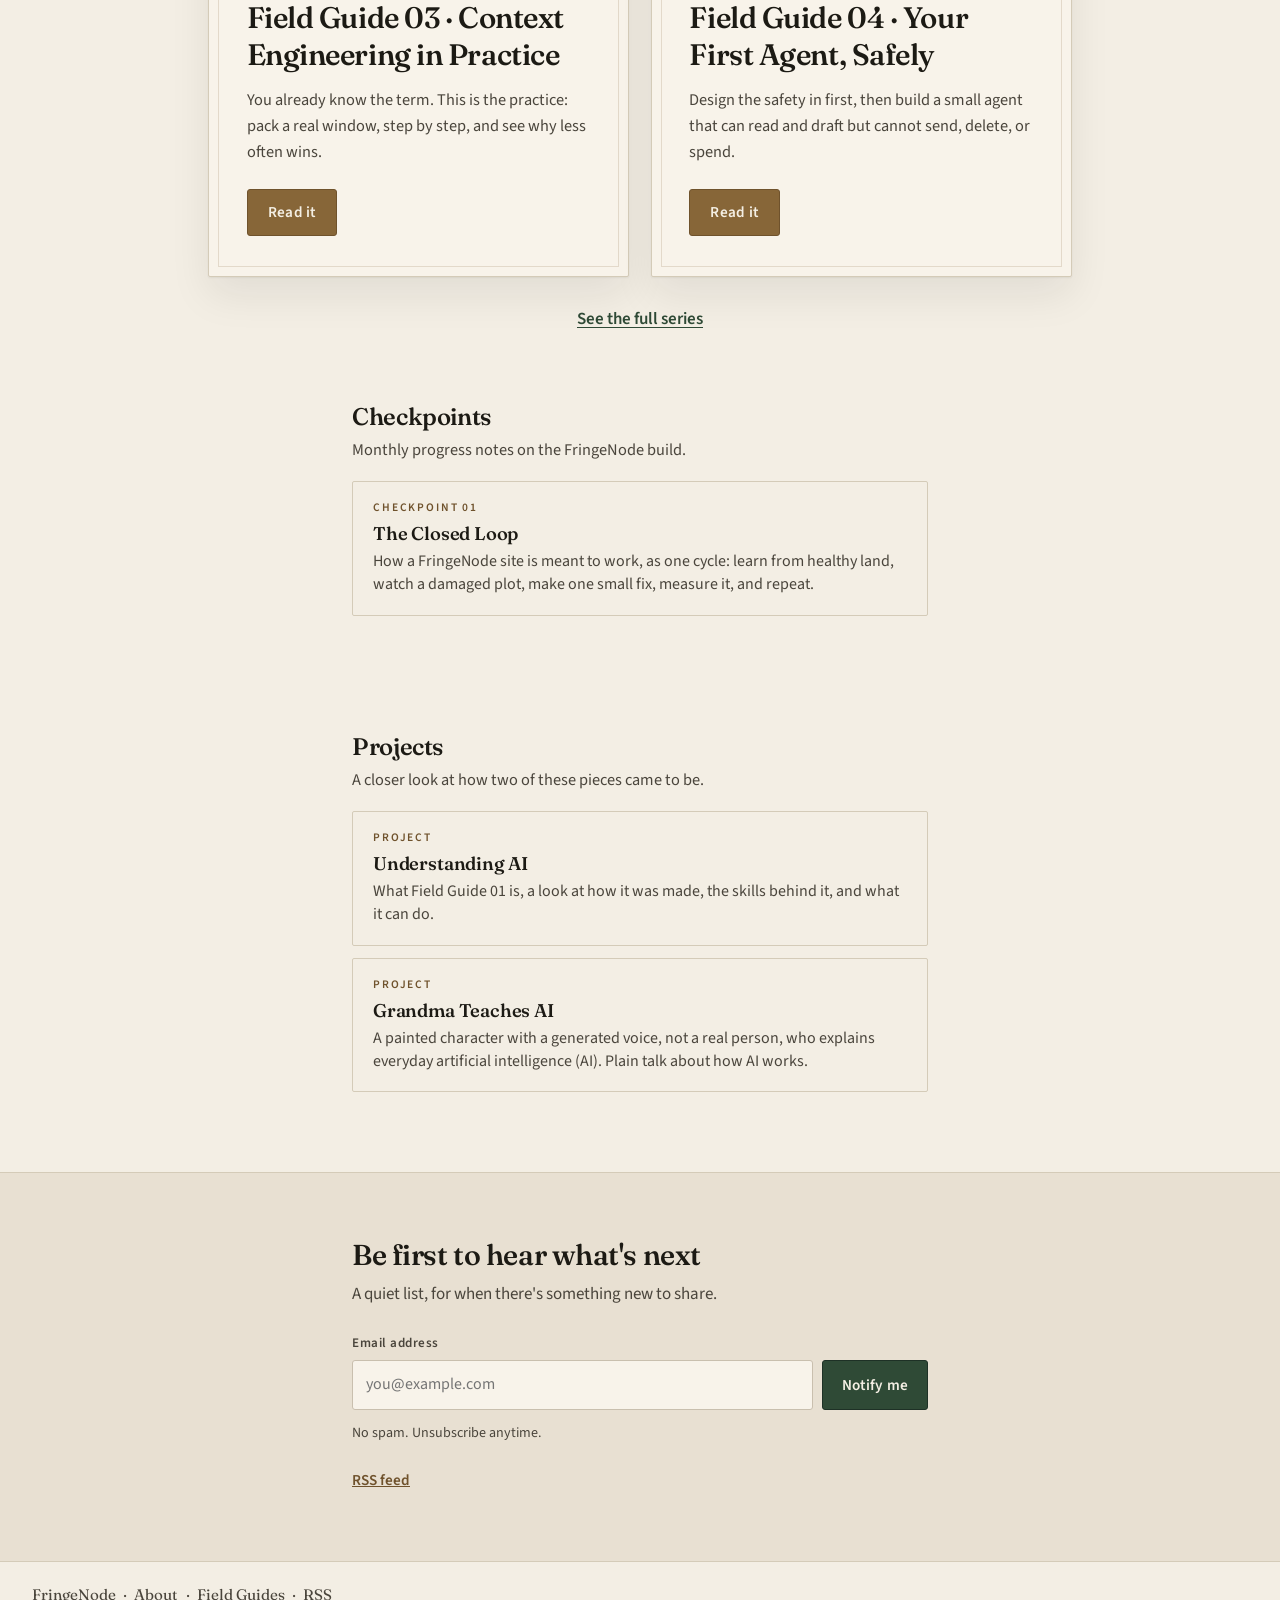
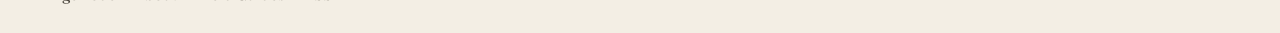
==== commit 174fc833: "Publish Field Guide 04, series page, fix pass and new art Co-authored-by: fringenode-ai <fringenode-" ====
--- a/index.html
+++ b/index.html
@@ -4,21 +4,21 @@
 <meta charset="utf-8">
 <meta name="viewport" content="width=device-width, initial-scale=1">
 <title>FringeNode · Intelligence at the edge of the wild</title>
-<meta name="description" content="FringeNode is AI engineering for living systems. Field Guides 01, 02, and 03 are out now: Understanding AI, The AI Jargon Field Guide, and Context Engineering in Practice.">
+<meta name="description" content="FringeNode is AI engineering for living systems. Field Guides 01, 02, 03, and 04 are out now: Understanding AI, The AI Jargon Field Guide, Context Engineering in Practice, and Your First Agent, Safely.">
 <link rel="canonical" href="https://fringenode-ai.github.io/">
 <link rel="icon" href="favicon.svg" type="image/svg+xml">
 <link rel="icon" href="favicon-32.png" type="image/png" sizes="32x32">
 <meta property="og:type" content="website">
 <meta property="og:site_name" content="FringeNode">
 <meta property="og:title" content="FringeNode · Intelligence at the edge of the wild">
-<meta property="og:description" content="FringeNode is AI engineering for living systems. Field Guides 01, 02, and 03 are out now: Understanding AI, The AI Jargon Field Guide, and Context Engineering in Practice.">
+<meta property="og:description" content="FringeNode is AI engineering for living systems. Field Guides 01, 02, 03, and 04 are out now: Understanding AI, The AI Jargon Field Guide, Context Engineering in Practice, and Your First Agent, Safely.">
 <meta property="og:url" content="https://fringenode-ai.github.io/">
 <meta property="og:image" content="https://fringenode-ai.github.io/og-cover-1200x630.jpg">
 <meta property="og:image:width" content="1200">
 <meta property="og:image:height" content="630">
 <meta name="twitter:card" content="summary_large_image">
 <meta name="twitter:title" content="FringeNode · Intelligence at the edge of the wild">
-<meta name="twitter:description" content="FringeNode is AI engineering for living systems. Field Guides 01, 02, and 03 are out now: Understanding AI, The AI Jargon Field Guide, and Context Engineering in Practice.">
+<meta name="twitter:description" content="FringeNode is AI engineering for living systems. Field Guides 01, 02, 03, and 04 are out now: Understanding AI, The AI Jargon Field Guide, Context Engineering in Practice, and Your First Agent, Safely.">
 <meta name="twitter:image" content="https://fringenode-ai.github.io/og-cover-1200x630.jpg">
 <meta name="theme-color" content="#243328">
 <link rel="alternate" type="application/rss+xml" title="FringeNode" href="https://fringenode-ai.github.io/feed.xml">
@@ -33,7 +33,7 @@
   "@type": "WebSite",
   "name": "FringeNode",
   "url": "https://fringenode-ai.github.io/",
-  "description": "FringeNode is AI engineering for living systems. Field Guides 01, 02, and 03 are out now: Understanding AI, The AI Jargon Field Guide, and Context Engineering in Practice.",
+  "description": "FringeNode is AI engineering for living systems. Field Guides 01, 02, 03, and 04 are out now: Understanding AI, The AI Jargon Field Guide, Context Engineering in Practice, and Your First Agent, Safely.",
   "inLanguage": "en",
   "publisher": {
     "@type": "Organization",
@@ -92,7 +92,14 @@
         <p class="entry-blurb">You already know the term. This is the practice: pack a real window, step by step, and see why less often wins.</p>
         <a class="btn" href="context-engineering-in-practice/">Read it</a>
       </article>
+      <article class="entry">
+        <p class="entry-kicker">Field journal</p>
+        <h2>Field Guide 04 · Your First Agent, Safely</h2>
+        <p class="entry-blurb">Design the safety in first, then build a small agent that can read and draft but cannot send, delete, or spend.</p>
+        <a class="btn" href="your-first-agent-safely/">Read it</a>
+      </article>
     </div>
+    <p class="series-more"><a href="field-guides/">See the full series</a></p>
   </section>
 
   <section class="projects" aria-label="Checkpoints">
@@ -147,7 +154,7 @@
 </main>
 
 <footer class="footer">
-  <p><a href="./">FringeNode</a><span class="sep" aria-hidden="true">·</span><a href="about/">About</a><span class="sep" aria-hidden="true">·</span><a href="feed.xml">RSS</a></p>
+  <p><a href="./">FringeNode</a><span class="sep" aria-hidden="true">·</span><a href="about/">About</a><span class="sep" aria-hidden="true">·</span><a href="field-guides/">Field Guides</a><span class="sep" aria-hidden="true">·</span><a href="feed.xml">RSS</a></p>
 </footer>
 <script data-goatcounter="https://fringenode.goatcounter.com/count" async src="//gc.zgo.at/count.js"></script>
 </body>
--- a/home.css
+++ b/home.css
@@ -535,10 +535,37 @@
   color: var(--ink);
 }
 
-/* FG03: three field-guide cards at wide desktop */
+/* FG04: four field-guide cards as a 2x2 grid at wide desktop */
 @media (min-width: 1100px) {
   .journal-grid {
-    max-width: 72rem;
-    grid-template-columns: 1fr 1fr 1fr;
+    max-width: 54rem;
+    grid-template-columns: 1fr 1fr;
   }
 }
+
+/* Series index link under the landing field-guide cards */
+.series-more {
+  max-width: 36rem;
+  margin: 1.25rem auto 0;
+  padding: 0 0.25rem;
+  text-align: center;
+}
+.series-more a {
+  display: inline-block;
+  padding: 0.55rem 0.35rem;
+  color: var(--moss);
+  font-weight: 600;
+  text-decoration: underline;
+  text-underline-offset: 0.18em;
+}
+.series-more a:hover { color: var(--moss-deep); }
+
+@media (min-width: 640px) {
+  .series-more { max-width: 40rem; }
+}
+@media (min-width: 900px) {
+  .series-more { max-width: 54rem; }
+}
+@media (min-width: 1100px) {
+  .series-more { max-width: 72rem; }
+}
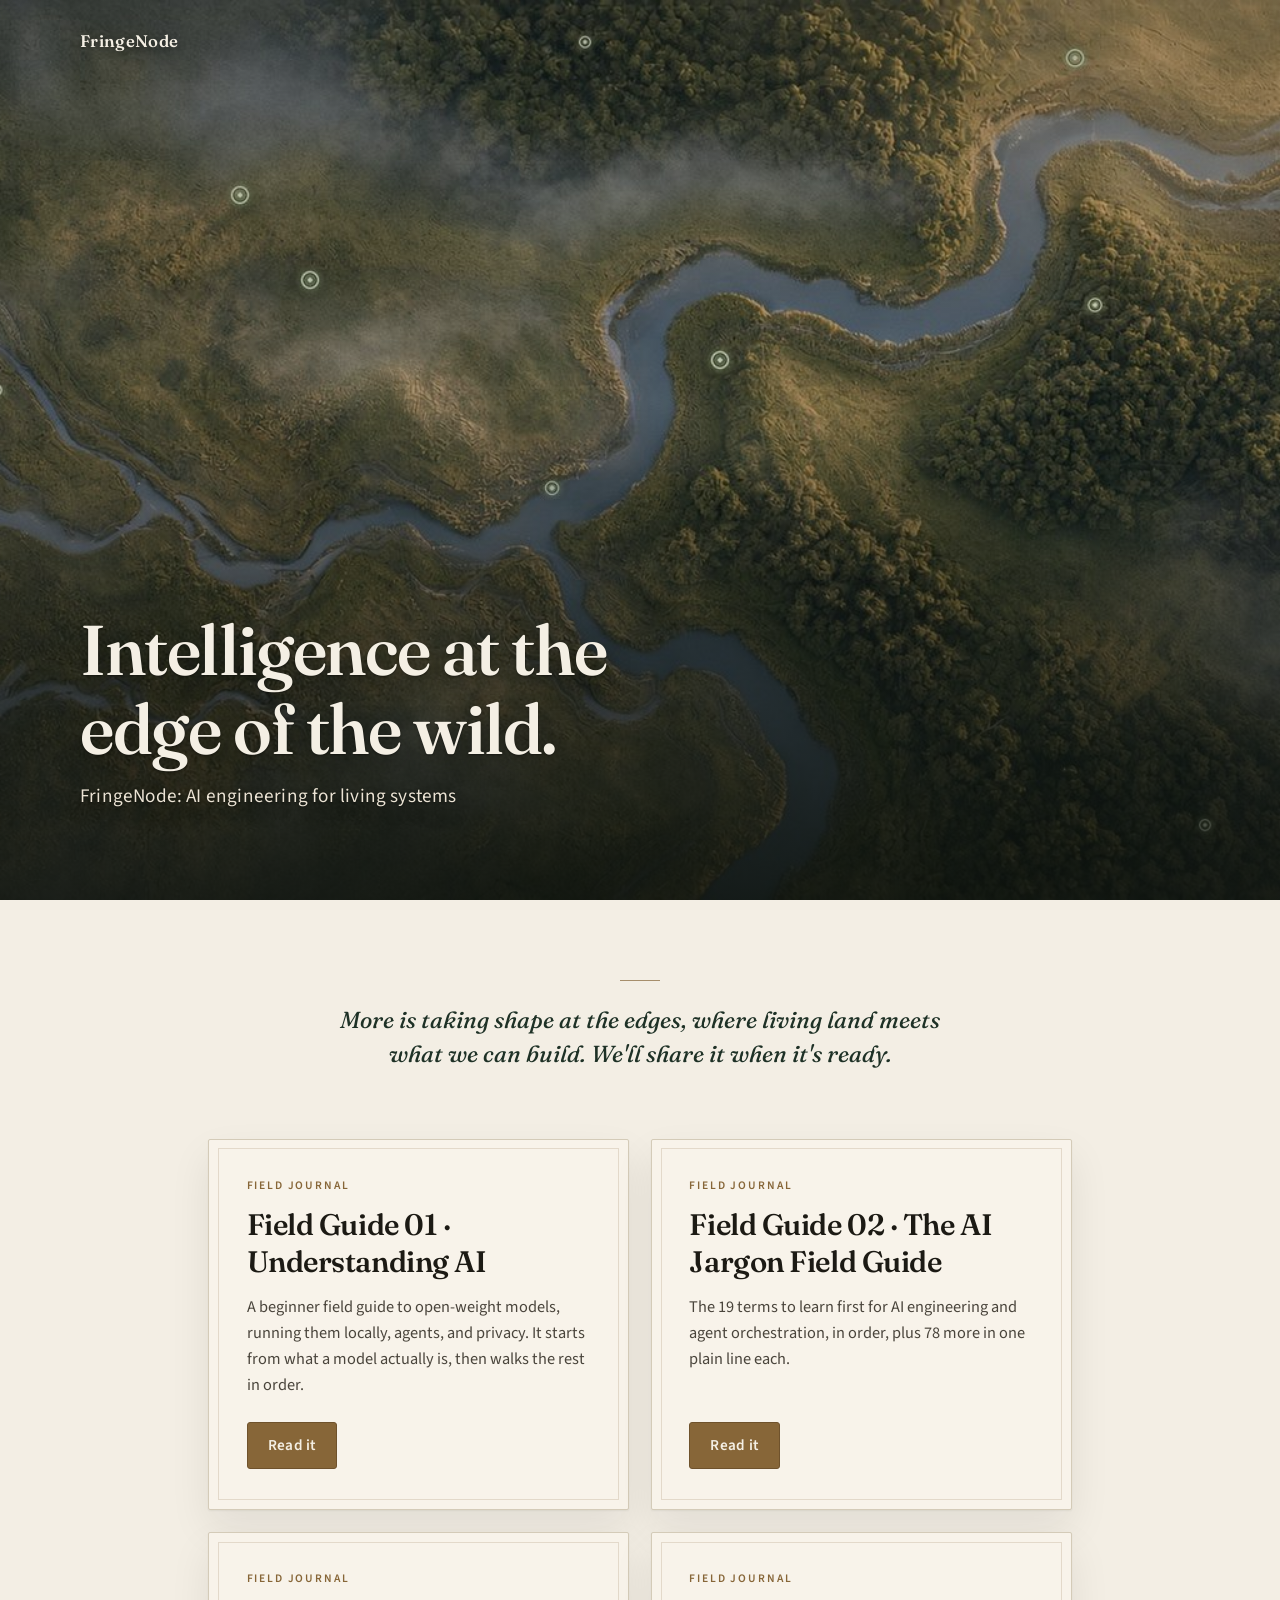
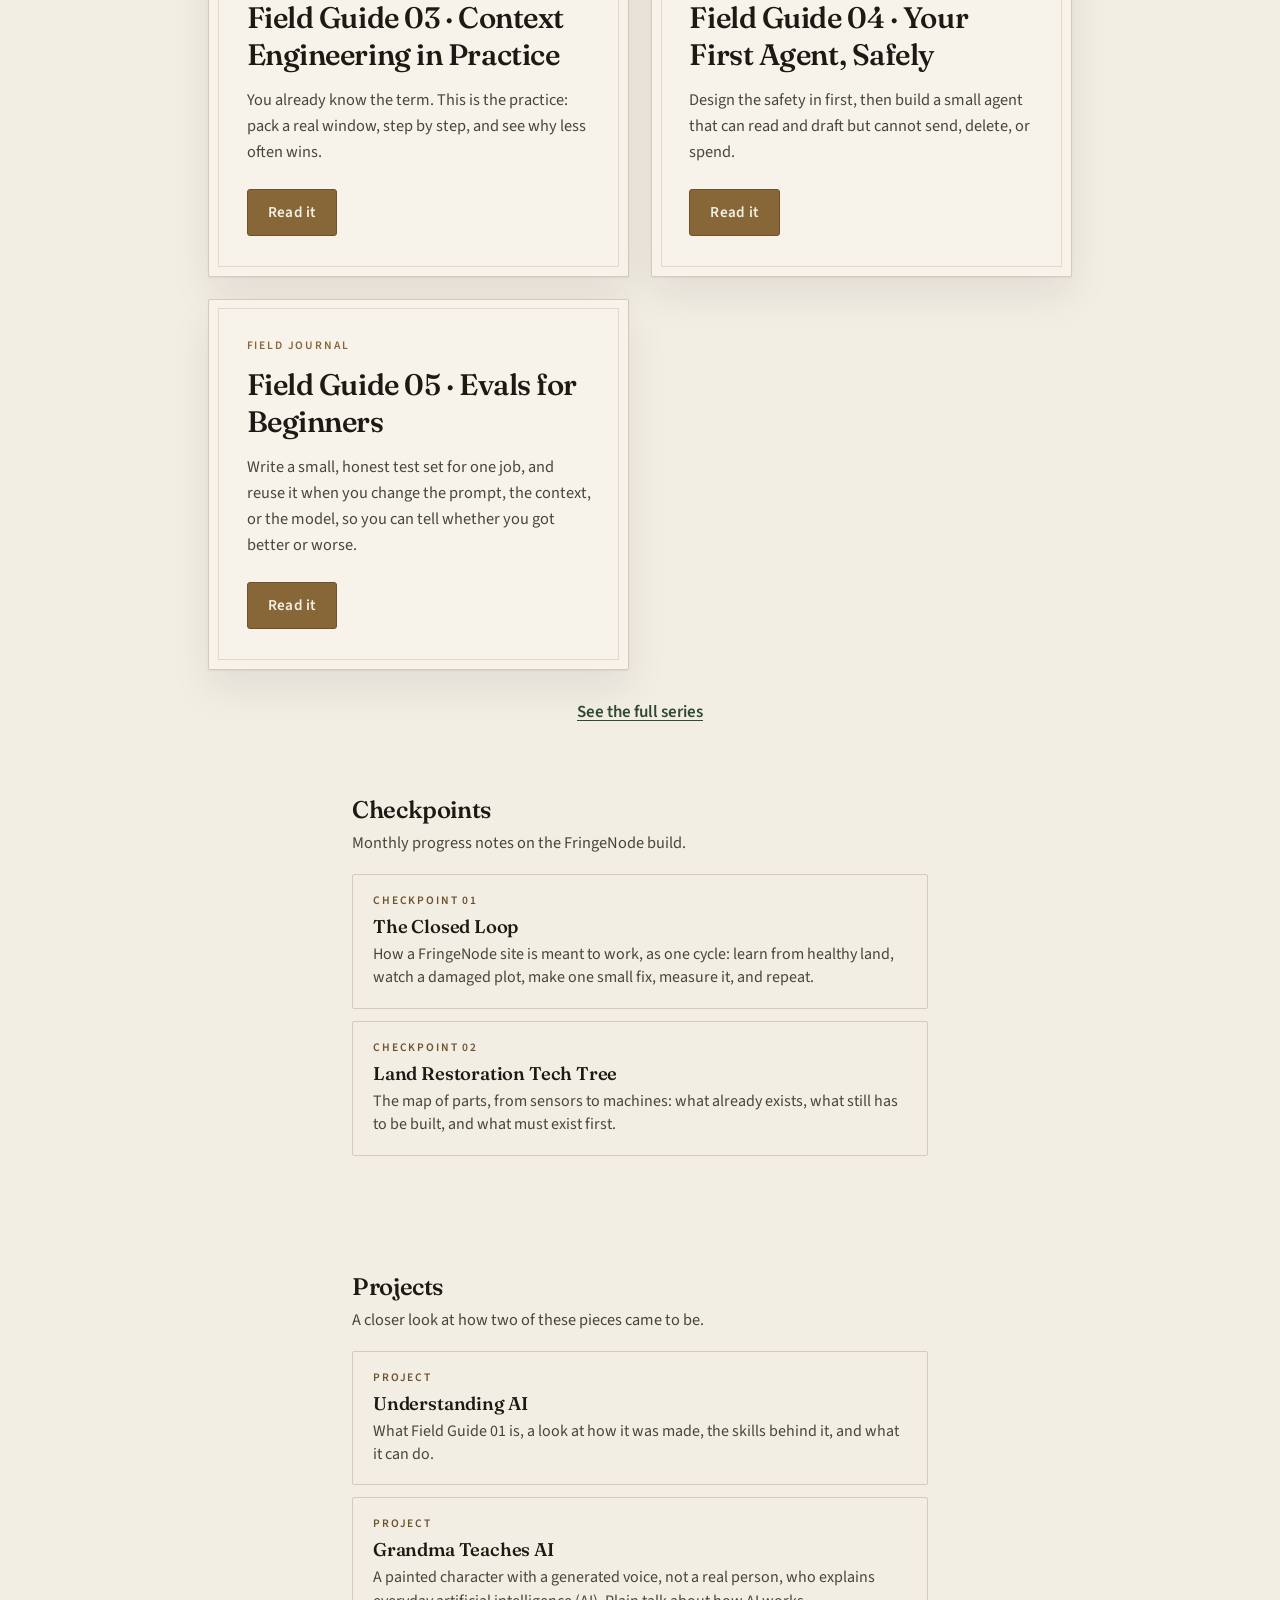
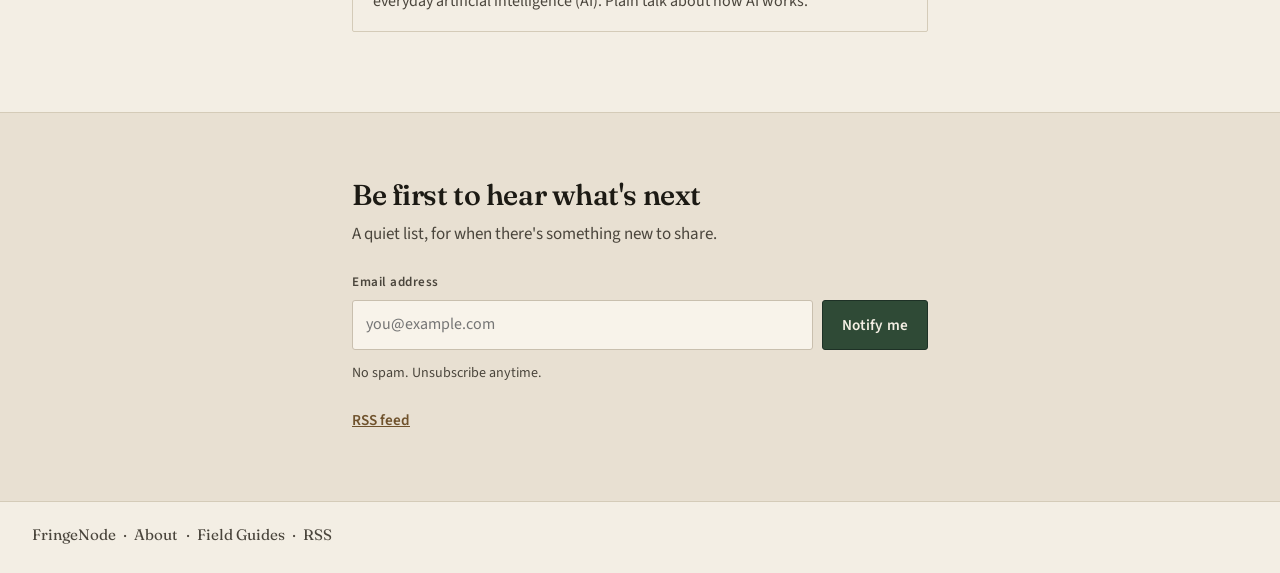
==== commit 3afa1402: "Publish Field Guide 05 and Checkpoint 02: Land Restoration Tech Tree Co-authored-by: fringenode-ai <" ====
--- a/index.html
+++ b/index.html
@@ -4,21 +4,21 @@
 <meta charset="utf-8">
 <meta name="viewport" content="width=device-width, initial-scale=1">
 <title>FringeNode · Intelligence at the edge of the wild</title>
-<meta name="description" content="FringeNode is AI engineering for living systems. Field Guides 01, 02, 03, and 04 are out now: Understanding AI, The AI Jargon Field Guide, Context Engineering in Practice, and Your First Agent, Safely.">
+<meta name="description" content="FringeNode is AI engineering for living systems. Field Guides 01 to 05 are out now: Understanding AI, The AI Jargon Field Guide, Context Engineering in Practice, Your First Agent, Safely, and Evals for Beginners.">
 <link rel="canonical" href="https://fringenode-ai.github.io/">
 <link rel="icon" href="favicon.svg" type="image/svg+xml">
 <link rel="icon" href="favicon-32.png" type="image/png" sizes="32x32">
 <meta property="og:type" content="website">
 <meta property="og:site_name" content="FringeNode">
 <meta property="og:title" content="FringeNode · Intelligence at the edge of the wild">
-<meta property="og:description" content="FringeNode is AI engineering for living systems. Field Guides 01, 02, 03, and 04 are out now: Understanding AI, The AI Jargon Field Guide, Context Engineering in Practice, and Your First Agent, Safely.">
+<meta property="og:description" content="FringeNode is AI engineering for living systems. Field Guides 01 to 05 are out now: Understanding AI, The AI Jargon Field Guide, Context Engineering in Practice, Your First Agent, Safely, and Evals for Beginners.">
 <meta property="og:url" content="https://fringenode-ai.github.io/">
 <meta property="og:image" content="https://fringenode-ai.github.io/og-cover-1200x630.jpg">
 <meta property="og:image:width" content="1200">
 <meta property="og:image:height" content="630">
 <meta name="twitter:card" content="summary_large_image">
 <meta name="twitter:title" content="FringeNode · Intelligence at the edge of the wild">
-<meta name="twitter:description" content="FringeNode is AI engineering for living systems. Field Guides 01, 02, 03, and 04 are out now: Understanding AI, The AI Jargon Field Guide, Context Engineering in Practice, and Your First Agent, Safely.">
+<meta name="twitter:description" content="FringeNode is AI engineering for living systems. Field Guides 01 to 05 are out now: Understanding AI, The AI Jargon Field Guide, Context Engineering in Practice, Your First Agent, Safely, and Evals for Beginners.">
 <meta name="twitter:image" content="https://fringenode-ai.github.io/og-cover-1200x630.jpg">
 <meta name="theme-color" content="#243328">
 <link rel="alternate" type="application/rss+xml" title="FringeNode" href="https://fringenode-ai.github.io/feed.xml">
@@ -33,7 +33,7 @@
   "@type": "WebSite",
   "name": "FringeNode",
   "url": "https://fringenode-ai.github.io/",
-  "description": "FringeNode is AI engineering for living systems. Field Guides 01, 02, 03, and 04 are out now: Understanding AI, The AI Jargon Field Guide, Context Engineering in Practice, and Your First Agent, Safely.",
+  "description": "FringeNode is AI engineering for living systems. Field Guides 01 to 05 are out now: Understanding AI, The AI Jargon Field Guide, Context Engineering in Practice, Your First Agent, Safely, and Evals for Beginners.",
   "inLanguage": "en",
   "publisher": {
     "@type": "Organization",
@@ -53,7 +53,7 @@
       src="hero-aerial.jpg"
       srcset="hero-aerial-960.jpg 960w, hero-aerial.jpg 1280w"
       sizes="100vw"
-      alt="Aerial view of a misty wetland, rivers winding through marsh grass and forest, with faint sage sensor nodes across the habitats."
+      alt="Aerial view of a misty wetland, rivers winding through marsh grass and forest, with faint sage sensor nodes across the habitats. AI-generated illustration."
       width="1280"
       height="720"
       fetchpriority="high"
@@ -98,6 +98,12 @@
         <p class="entry-blurb">Design the safety in first, then build a small agent that can read and draft but cannot send, delete, or spend.</p>
         <a class="btn" href="your-first-agent-safely/">Read it</a>
       </article>
+      <article class="entry">
+        <p class="entry-kicker">Field journal</p>
+        <h2>Field Guide 05 · Evals for Beginners</h2>
+        <p class="entry-blurb">Write a small, honest test set for one job, and reuse it when you change the prompt, the context, or the model, so you can tell whether you got better or worse.</p>
+        <a class="btn" href="evals-for-beginners/">Read it</a>
+      </article>
     </div>
     <p class="series-more"><a href="field-guides/">See the full series</a></p>
   </section>
@@ -111,6 +117,11 @@
           <span class="also-kicker">Checkpoint 01</span>
           <span class="also-title">The Closed Loop</span>
           <span class="also-blurb">How a FringeNode site is meant to work, as one cycle: learn from healthy land, watch a damaged plot, make one small fix, measure it, and repeat.</span>
+        </a>
+        <a class="also" href="land-restoration-tech-tree/">
+          <span class="also-kicker">Checkpoint 02</span>
+          <span class="also-title">Land Restoration Tech Tree</span>
+          <span class="also-blurb">The map of parts, from sensors to machines: what already exists, what still has to be built, and what must exist first.</span>
         </a>
       </div>
     </div>
